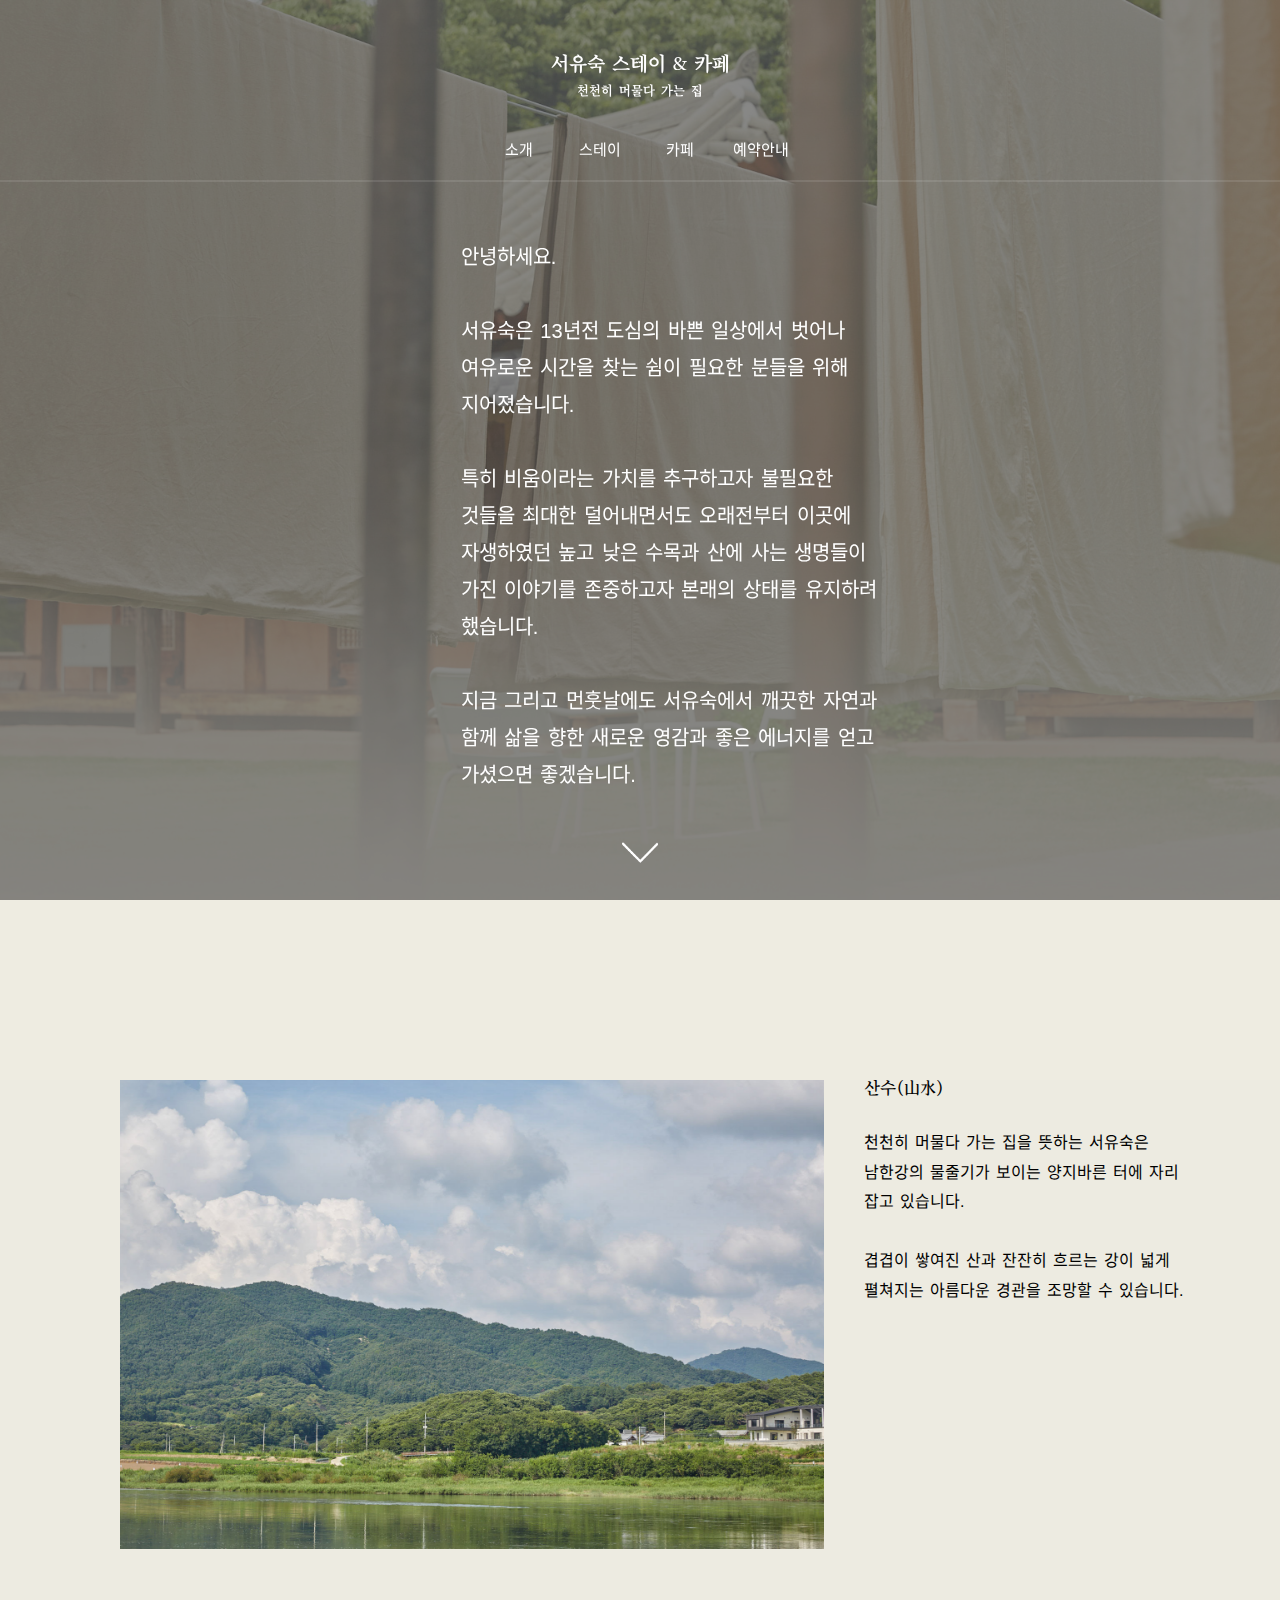
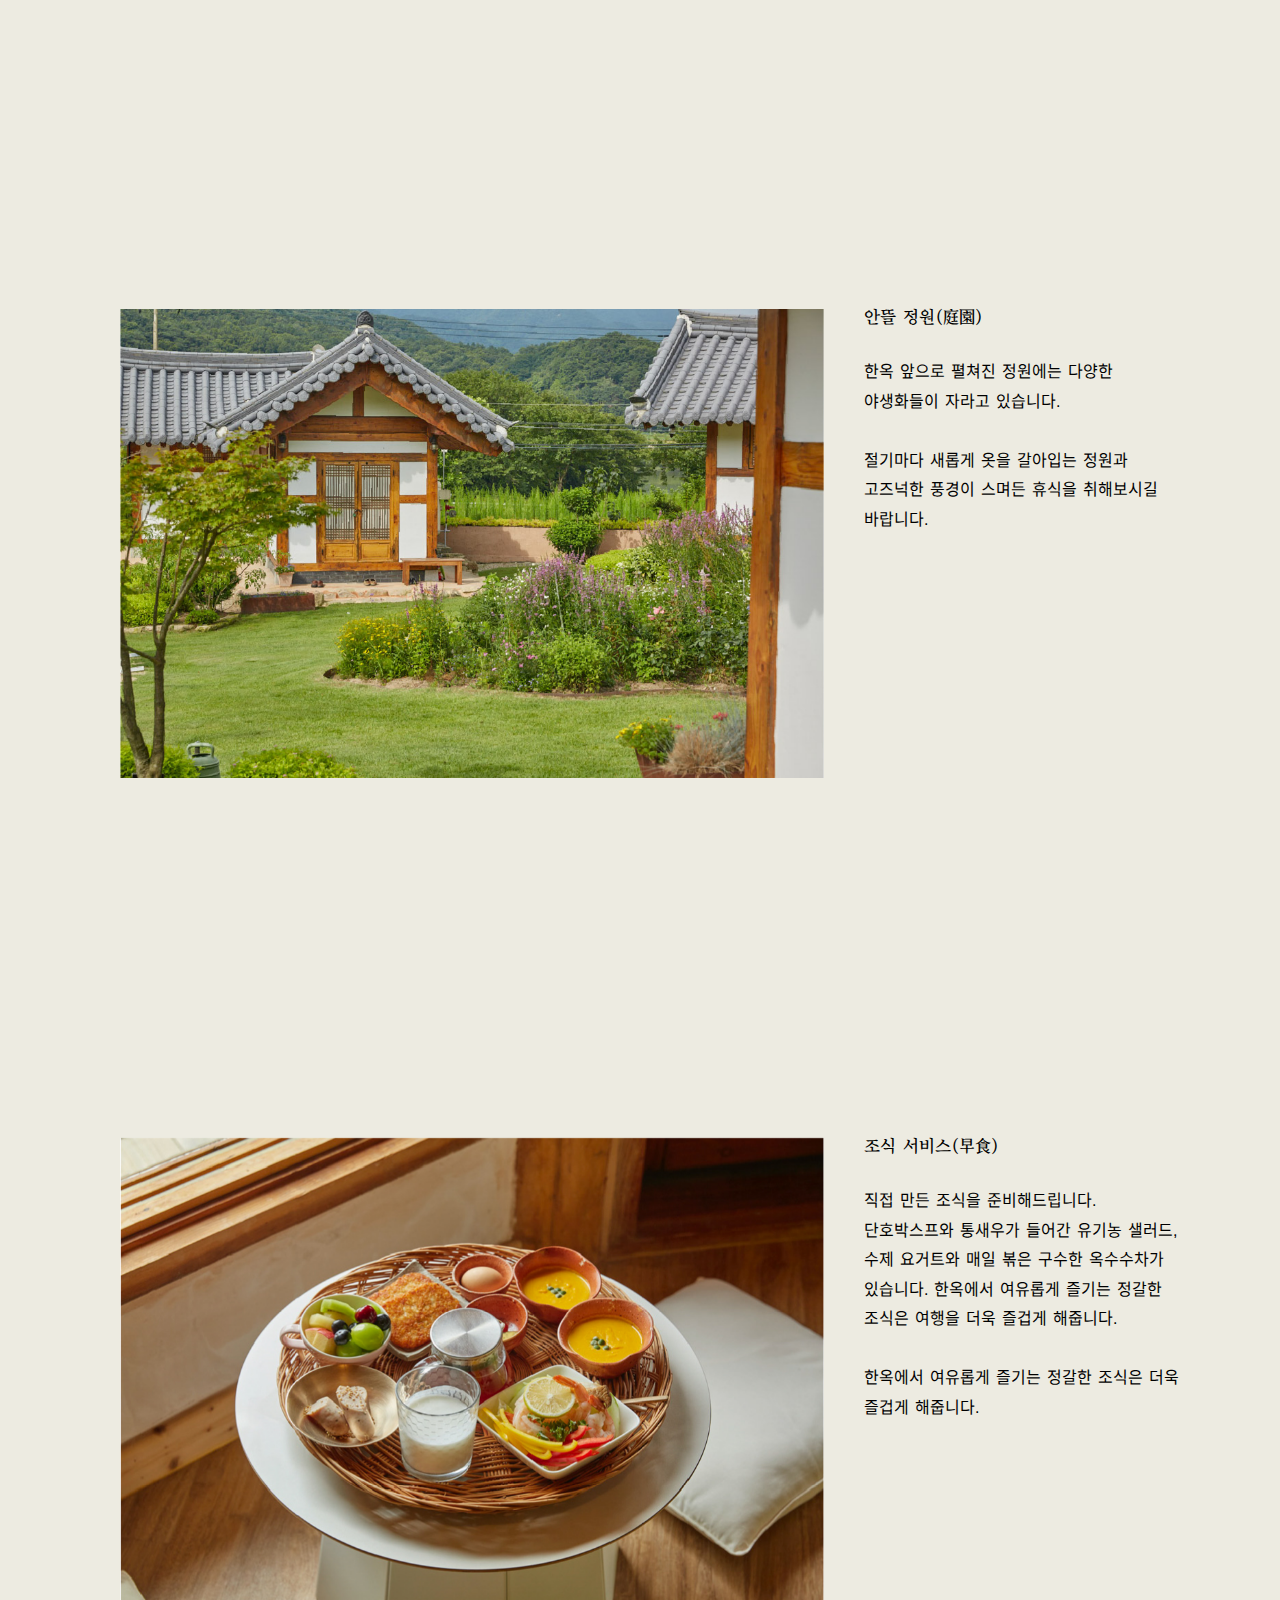
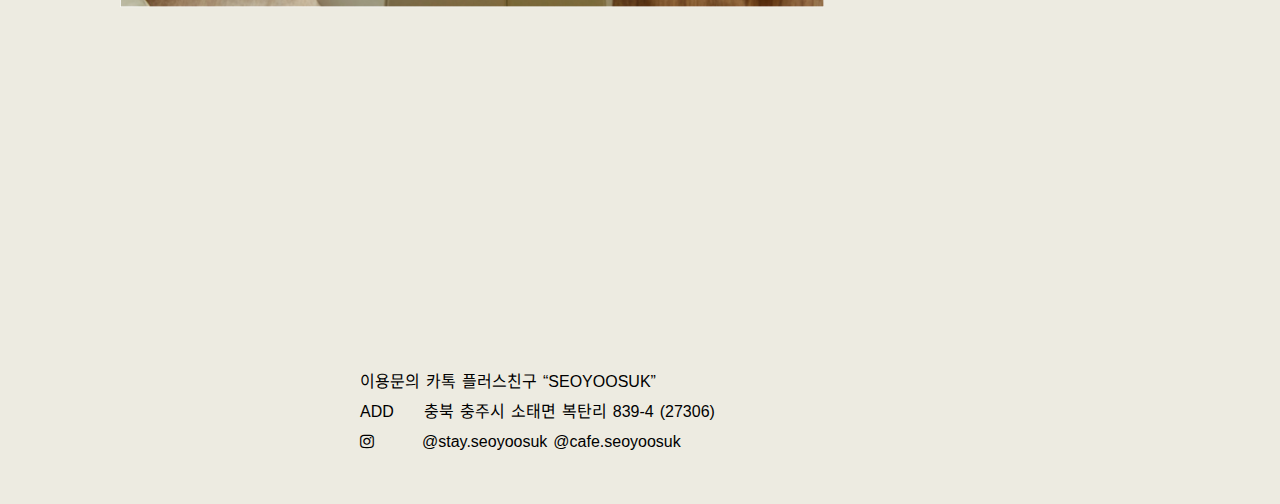
==== pages/about.html @ 1527ba43 "Add files via upload" ====
<!DOCTYPE html>
<html>
  <head>
    <meta charset="utf-8" />
    <meta
      name="viewport"
      content="user-scalable=no, initial-scale=1.0, maximum-scale=1.0, minimum-scale=1.0, width=device-width"
    />

    <title>서유숙 스테이</title>
    <meta name="description" content="서유숙 스테이 웹사이트입니다." />
    <meta name="keywords" content="한옥 스테이, 한옥, 스테이, 숙박" />
    <meta
      name="naver-site-verification"
      content="a54236c2e3aebf9ea36b2b152d5c67274bad4d48"
    />
    <meta name="robots" content="index,nofollow" />
    <meta property="og:type" content="website" />
    <meta property="og:title" content="서유숙" />
    <meta
      property="og:description"
      content="한옥 스테이 서유숙 웹사이트입니다."
    />

    <link
      rel="stylesheet"
      href="https://maxcdn.bootstrapcdn.com/font-awesome/4.7.0/css/font-awesome.min.css"
    />

    <link
      href="../styles/about.css"
      rel="stylesheet"
      type="text/css"
      media="all"
    />

    <link rel="preconnect" href="https://fonts.googleapis.com" />
    <link rel="preconnect" href="https://fonts.gstatic.com" crossorigin />
    <link
      href="https://fonts.googleapis.com/css2?family=Cookie&family=Domine:wght@500&family=Spectral:wght@500&display=swap"
      rel="stylesheet"
    />
  </head>

  <body>
    <header>
      <div class="inner">
        <div
          style="cursor: pointer"
          onclick="location.href='../index.html'"
        >
          <div class="header">서유숙 스테이 & 카페</div>
          <div class="caption">천천히 머물다 가는 집</div>
        </div>

        <div class="menuWrapper">
          <div class="menu1" onclick="location.href='./about.html'">
            소개
          </div>
          <div class="menu2" onclick="location.href='./stay.html'">
            스테이
          </div>
          <div class="menu3" onclick="location.href='./cafe.html'">
            카페
          </div>
          <div class="menu4" onclick="location.href='./resv.html'">
            예약안내
          </div>
        </div>
      </div>
    </header>
    <div class="linefixed"></div>

    <div class="container">
      <img src="../images/about/about1-4.jpg" class="image" />
      <div class="middle">
        <p class="about">
          안녕하세요.<br /><br />
          서유숙은 13년전 도심의 바쁜 일상에서 벗어나 여유로운
          시간을 찾는 쉼이 필요한 분들을 위해 지어졌습니다.
          <br /><br />특히 비움이라는 가치를 추구하고자 불필요한 것들을
          최대한 덜어내면서도 오래전부터 이곳에 자생하였던 높고 낮은 수목과
          산에 사는 생명들이 가진 이야기를 존중하고자 본래의 상태를
          유지하려 했습니다. <br /><br />지금 그리고 먼훗날에도 서유숙에서
          깨끗한 자연과 함께 삶을 향한 새로운 영감과 좋은 에너지를 얻고
          가셨으면 좋겠습니다.
        </p>
      </div>
    </div>

    <span class="scrollMap"><img src="../images/arrow-w.png" /></span>

    <nav>
      <div class="sticky"></div>
    </nav>

    <p class="titleA">산수(山水)</p>
    <p class="summaryA">
      천천히 머물다 가는 집을 뜻하는 서유숙은 남한강의 물줄기가 보이는
      양지바른 터에 자리 잡고 있습니다.
      <br /><br />
      겹겹이 쌓여진 산과 잔잔히 흐르는 강이 넓게 펼쳐지는 아름다운 경관을
      조망할 수 있습니다.
    </p>

    <img src="../images/about/about2.jpg" class="imgA" />
    <p class="titleA">안뜰 정원(庭園)</p>
    <p class="summaryA">
      한옥 앞으로 펼쳐진 정원에는 다양한 야생화들이 자라고 있습니다.
      <br /><br />
      절기마다 새롭게 옷을 갈아입는 정원과 고즈넉한 풍경이 스며든 휴식을 취해보시길 바랍니다.
    </p>

    <img src="../images/about/about3.jpg" class="imgA" />
    <p class="titleA">조식 서비스(早食)</p>
    <p class="summaryA">
      직접 만든 조식을 준비해드립니다. 단호박스프와 통새우가 들어간 유기농 샐러드, 수제 요거트와 매일 볶은 구수한 옥수수차가 있습니다. 한옥에서 여유롭게 즐기는 정갈한 조식은 여행을 더욱 즐겁게 해줍니다.
      <br /><br />
      한옥에서 여유롭게 즐기는 정갈한 조식은 더욱 즐겁게 해줍니다.
    </p>

    <img src="../images/about/about4.jpg" class="imgA" />

    <div class="footer">
      <p class="ftext1">
        이용문의 카톡 플러스친구 “SEOYOOSUK” <br />
        ADD&nbsp;&nbsp;&nbsp;&nbsp;&nbsp;충북 충주시 소태면 복탄리 839-4 (27306)<br /><i
          class="fa fa-instagram"
          aria-hidden="true"
        ></i>
        &nbsp;&nbsp;&nbsp;&nbsp;&nbsp;&nbsp;&nbsp;<a
          href="https://www.instagram.com/stay.seoyoosuk/"
          target="_blank"
          >@stay.seoyoosuk</a
        >
        <a
          href="https://www.instagram.com/cafe.seoyoosuk/"
          target="_blank"
        >
          @cafe.seoyoosuk</a
        >
      </p>
    </div>
    <script src="https://cdnjs.cloudflare.com/ajax/libs/jquery/3.5.1/jquery.min.js"></script>
    <script src="../scripts/jquery.min.js"></script>
    <script src="../scripts/bw.js"></script>

    <script type="text/javascript" language="JavaScript">
      var mobileKeyWords = new Array(
        "iPhone",
        "iPod",
        "BlackBerry",
        "Android",
        "Windows CE",
        "Windows CE;",
        "LG",
        "MOT",
        "SAMSUNG",
        "SonyEricsson",
        "Mobile",
        "Symbian",
        "Opera Mobi",
        "Opera Mini",
        "IEmobile"
      );

      for (var word in mobileKeyWords) {
        if (navigator.userAgent.match(mobileKeyWords[word]) != null) {
          window.location.href = "m.about.html";

          break;
        }
      }
    </script>
  </body>
</html>
---- styles/about.css ----
html,
body,
p,
ol,
ul,
li,
dl,
dt,
dd,
blockquote,
figure,
fieldset,
legend,
textarea,
pre,
iframe,
hr,
h1,
h2,
h3,
h4,
h5,
h6 {
  margin: 0;
  padding: 0;
}

h1,
h2,
h3,
h4,
h5,
h6 {
  font-size: 100%;
  font-weight: normal;
}

ul {
  list-style: none;
}

button,
input,
select,
textarea {
  margin: 0;
}

html {
  -webkit-box-sizing: border-box;
  box-sizing: border-box;
  font-size: 16px;
}

img,
video {
  height: auto;
  max-width: 100%;
}

iframe {
  border: 0;
}

table {
  border-collapse: collapse;
  border-spacing: 0;
}

td,
th {
  padding: 0;
}

td:not([align]),
th:not([align]) {
  text-align: left;
}

html {
  text-rendering: optimizeLegibility;
}

article,
aside,
figure,
footer,
header,
hgroup,
section {
  display: block;
}

code,
pre {
  font-family: monospace;
  -moz-osx-font-smoothing: auto;
  -webkit-font-smoothing: auto;
}

/* CSS setting 2021. 08. 08. */

@font-face {
  font-family: "BareunBatangOTFB-subset";
  src: local("BareunBatangOTFB-subset"), local("BareunBatangOTFB-subset");
  src: url(../fonts/BareunBatangOTFB-subset.woff) format("woff"),
    url(../fonts/BareunBatangOTFB-subset.otf) format("truetype");
}

@font-face {
  font-family: "BareunBatangOTFM-subset";
  src: local("BareunBatangOTFM-subset"), local("BareunBatangOTFM-subset");
  src: url(../fonts/BareunBatangOTFM-subset.woff) format("woff"),
    url(../fonts/BareunBatangOTFM-subset.otf) format("truetype");
}

@font-face {
  font-family: "SpoqaHanSansNeo-Regular";
  font-style: normal;
  font-weight: 400;
  src: local("SpoqaHanSansNeo-Regular"), local("SpoqaHanSansNeo-Regular");
  src: url(../fonts/SpoqaHanSansNeo-Regular.woff) format("woff"),
    url(../fonts/SpoqaHanSansNeo-Regular.otf) format("truetype");
}

@font-face {
  font-family: "SpoqaHanSansNeo-Medium";
  font-style: Bold;
  font-weight: 500;
  src: local("SpoqaHanSansNeo-Medium"), local("SpoqaHanSansNeo-Medium");
  src: url(../fonts/SpoqaHanSansNeo-Medium.woff) format("woff"),
    url(../fonts/SpoqaHanSansNeo-Medium.otf) format("truetype");
}

html,
body {
  max-width: 100%;
}

body {
  font-family: "SpoqaHanSansNeo-Regular", "Arial", sans-serif;
  word-spacing: -0.4ch;
  width: 100%;

  -webkit-text-size-adjust: 100%;

  -webkit-box-sizing: border-box;
  -moz-box-sizing: border-box;
  box-sizing: border-box;

  text-align: center;
  word-spacing: 2px;

  -ms-user-select: none;
  -moz-user-select: -moz-none;
  -webkit-user-select: none;
  -khtml-user-select: none;
  user-select: none;

  background-color: #edebe1;
}

a {
  text-decoration: none;
  color: black;
  cursor: pointer;
}
a:hover {
  text-decoration: underline;
  text-underline-position: under;
  cursor: pointer;
}

p {
  font-family: "SpoqaHanSansNeo-Regular", "Arial", sans-serif;
  line-height: 1.85;
  position: absolute;
  width: 50%;

  text-align: left;
}

header {
  color: white;
  position: fixed;

  -webkit-transition-duration: 0.4s;
  -webkit-transition-timing-function: ease;
  transition-duration: 0.4s;
  transition-timing-function: ease;

  z-index: 59;
}

header:after {
  display: block;
  width: 100%;
  border-bottom: 1px solid #000;
  content: "";
}

.inner {
  max-width: 100%;
  margin: 0 auto;
  padding: 0;
}
.header {
  font-family: "Spectral", "BareunBatangOTFB-subset", serif;
  position: fixed;
  width: 100%;

  font-size: 20px;
  text-align: center;
  line-height: 1.6;
  margin-top: 3rem;

  z-index: 50;
}

.caption {
  font-family: "BareunBatangOTFB-subset", serif;
  position: fixed;
  width: 100%;

  text-align: center;

  z-index: 50;
}

.linefixed {
  position: fixed;
  display: block;

  width: 100%;

  border: solid rgba(255, 255, 255, 0.1);
  border-width: thin;
  -webkit-background-clip: padding-box; /* for Safari */
  background-clip: padding-box; /* for IE9+, Firefox 4+, Opera, Chrome */

  margin-top: 180px;

  z-index: 1000;
  text-align: center;
}

/* sticky box */

nav {
  width: 100%;
  background-color: rgba(237, 235, 225, 0.97);
  /* border-top: 1px solid rgba(255, 255, 255, 0.1);
  border-bottom: 3px solid rgba(255, 255, 255, 0.1); */
  position: sticky;
  top: 0;
  z-index: 49;
}

nav div .sticky {
  display: flex;
  margin: 0;

  justify-content: flex-end;
}

.menuWrapper {
  position: fixed;
  font-size: 12px;

  width: 100%;

  display: grid;
  grid-template-columns: repeat(10, 3fr);
  grid-auto-columns: minmax(100px, auto);
  grid-column-gap: 16px;

  mix-blend-mode: multiply;
  align-items: start;
  z-index: 50;
}

.menu1 {
  cursor: pointer;
  grid-column: 4;
  text-align: center;

  justify-items: center;
  align-content: center;
  grid-row: 1;
  z-index: 50;

  transition: color 0.25s;
  transition-delay: 0.125s;
}

.menu2 {
  cursor: pointer;
  grid-column: 5;
  text-align: center;

  grid-row: 1;
  z-index: 50;

  transition: color 0.25s;
  transition-delay: 0.125s;
}

.menu3 {
  cursor: pointer;
  grid-column: 6;
  text-align: center;

  grid-row: 1;
  z-index: 50;

  transition: color 0.25s;
  transition-delay: 0.125s;
}

.menu4 {
  cursor: pointer;
  grid-column: 7;
  text-align: center;

  grid-row: 1;
  z-index: 50;

  transition: color 0.25s;
  transition-delay: 0.125s;
}

.menu1:hover {
  color: gray;
  text-decoration: none;
}

.menu2:hover {
  color: gray;
  text-decoration: none;
}

.menu3:hover {
  color: gray;
  text-decoration: none;
}

.menu4:hover {
  color: gray;
  text-decoration: none;
}

/* about.html */

.container {
  position: relative;
  width: 100%;
  background-color: rgba(50, 50, 50, 0.8);
}

.about {
  font-family: "Arial", "SpoqaHanSansNeo-Regular", sans-serif;
  font-weight: 300;
  position: absolute;
  word-break: keep-all;
  margin: -8rem 0rem 2rem 30vw;
  width: 45%;
  color: rgba(255, 255, 255, 1);
  font-size: 1.1rem;
  text-align: left;
  line-height: 1.85;

  z-index: 5000;
}

.scrollMap {
  width: 36px;
  position: absolute;
  display: block;

  color: white;
  top: 95%;
  left: 50%;

  transform: translate(-50%, -50%);
}

.image {
  display: block;
  width: 100%;
  height: 100vh;
  object-fit: cover;
  transition: 0.75s ease;
  backface-visibility: hidden;

  z-index: -1;
}

.imgA {
  display: block;
  margin: 0rem 0 22.5rem 7.5rem;
  width: 55%;
  height: auto;

  z-index: -1;
}
.imgA:last-child {
  margin-bottom: 1rem;
}

.titleA {
  font-family: "BareunBatangOTFM-subset", serif;
  display: block;
  margin: -0.5rem 0 30rem 67.5%;

  font-size: 1rem;
}
.summaryA {
  width: 25%;
  word-break: keep-all;
  display: block;
  margin: 3rem 0 25rem 67.5%;

  font-size: 0.9rem;
}

summary {
  cursor: pointer;
}

details > summary {
  list-style: none;
}

details > summary::-webkit-details-marker {
  display: none;
}

p.ftext1 {
  width: 75%;
  left: 5.5em;
  transform: translate(-3em);
  padding-bottom: 48px;
  grid-column: 1;
}
.fa-instagram {
  font-size: 16px;
}

body {
  animation: fadein 1000ms ease-out;
  -moz-animation: fadein 1000ms ease-out; /* Firefox */
  -webkit-animation: fadein 1000ms ease-out; /* Safari and  Chrome */
  -o-animation: fadein 1000ms ease-out; /* Opera */
}
@keyframes fadein {
  from {
    opacity: 0;
  }
  to {
    opacity: 0.9;
  }
}
@-moz-keyframes fadein {
  /* Firefox */
  from {
    opacity: 0;
  }
  to {
    opacity: 0.9;
  }
}
@-webkit-keyframes fadein {
  /* Safari and Chrome */
  from {
    opacity: 0;
  }
  to {
    opacity: 0.9;
  }
}
@-o-keyframes fadein {
  /* Opera */
  from {
    opacity: 0;
  }
  to {
    opacity: 0.9;
  }
}

/* ************************* media Q */

@media all and (min-width: 300px) {
  .header {
    font-size: 18px;
    margin-top: 1.5rem;
  }

  .caption {
    font-size: 0.7rem;
    margin-top: 52.5px;
  }

  .menuWrapper {
    font-size: 0.85rem;
    grid-column-gap: 0px;
    grid-template-columns: repeat(4, 3fr);
    justify-content: space-evenly;

    margin-top: 110px;
  }

  .menu1 {
    grid-column: 1;
  }
  .menu2 {
    grid-column: 2;
  }
  .menu3 {
    grid-column: 3;
  }
  .menu4 {
    grid-column: 4;
  }

  .middle {
    width: 100%;
    opacity: 1;
    position: absolute;
    top: 50%;
    left: 50%;
    transform: translate(-50%, -50%);
    -ms-transform: translate(-50%, -50%);
    text-align: center;
  }

  .container .image {
    opacity: 0.3;
  }

  .about {
    margin: -10rem 0rem 2rem 9vw;
    font-size: 0.9rem;
    width: 75%;
  }

  .linefixed {
    margin-top: 150px;
  }

  nav {
    height: 150px;
  }

  .imgA {
    display: block;
    margin: -5rem 0 24.5rem 0rem;
    width: 100%;
    height: 50vh;
    object-fit: cover;
  }

  .titleA {
    font-family: "BareunBatangOTFM-subset", serif;
    display: block;
    margin: 21.5rem 0 0 2rem;

    font-size: 1.1rem;
  }
  .summaryA {
    width: 65%;
    word-break: keep-all;
    display: block;
    margin: 24.75rem 0 0 2rem;

    font-size: 0.9rem;
  }

  .ftext1 {
    margin: 0 auto;
    width: 100%;
    font-size: 0.75rem;
  }
}

@media all and (min-width: 768px) {
  .middle {
    width: 100%;
    transition: 0.35s ease;
    opacity: 0;
    position: absolute;
    top: 55%;
    left: 50%;
    transform: translate(-50%, -50%);
    -ms-transform: translate(-50%, -50%);
    text-align: center;
  }

  .container .image {
    opacity: 1;
  }

  .container:hover .image {
    opacity: 0.3;
  }

  .container:hover .middle {
    opacity: 1;
  }
}

@media all and (min-width: 1004px) {
  .header {
    font-size: 20px;
    margin-top: 3rem;
  }

  .caption {
    font-size: 0.8125rem;
    margin-top: 84px;
  }

  .menuWrapper {
    font-size: 15px;
    grid-column-gap: 8px;
    grid-template-columns: repeat(16, 3fr);

    margin-top: 140px;
  }

  .menu1 {
    grid-column: 7;
  }
  .menu2 {
    grid-column: 8;
  }
  .menu3 {
    grid-column: 9;
  }
  .menu4 {
    grid-column: 10;
  }

  .about {
    margin: -16rem 0rem 2rem 36vw;
    font-size: 1.25rem;
    width: 33%;
  }

  .linefixed {
    margin-top: 180px;
  }

  nav {
    height: 180px;
  }

  .imgA {
    display: block;
    margin: 0rem 0 22.5rem 7.5rem;
    width: 55%;
    height: auto;

    opacity: 1;
    backface-visibility: hidden;
  }
  .imgA:last-child {
    margin-bottom: 1rem;
  }

  .titleA {
    font-family: "BareunBatangOTFM-subset", serif;
    display: block;
    margin: -0.5rem 0 30rem 67.5%;

    font-size: 1.1rem;
  }
  .summaryA {
    width: 25%;
    word-break: keep-all;
    display: block;
    margin: 3rem 0 25rem 67.5%;

    font-size: 1rem;
  }

  .ftext1 {
    text-align: left;
    margin: 0 0 64px 320px;
    padding-bottom: 64px;
    font-size: 1rem;
  }
}
@media all and (min-width: 1300px) {
  .about {
    margin: -16rem 0rem 2rem 36vw;
    font-size: 1.25rem;
    width: 33%;
  }
}
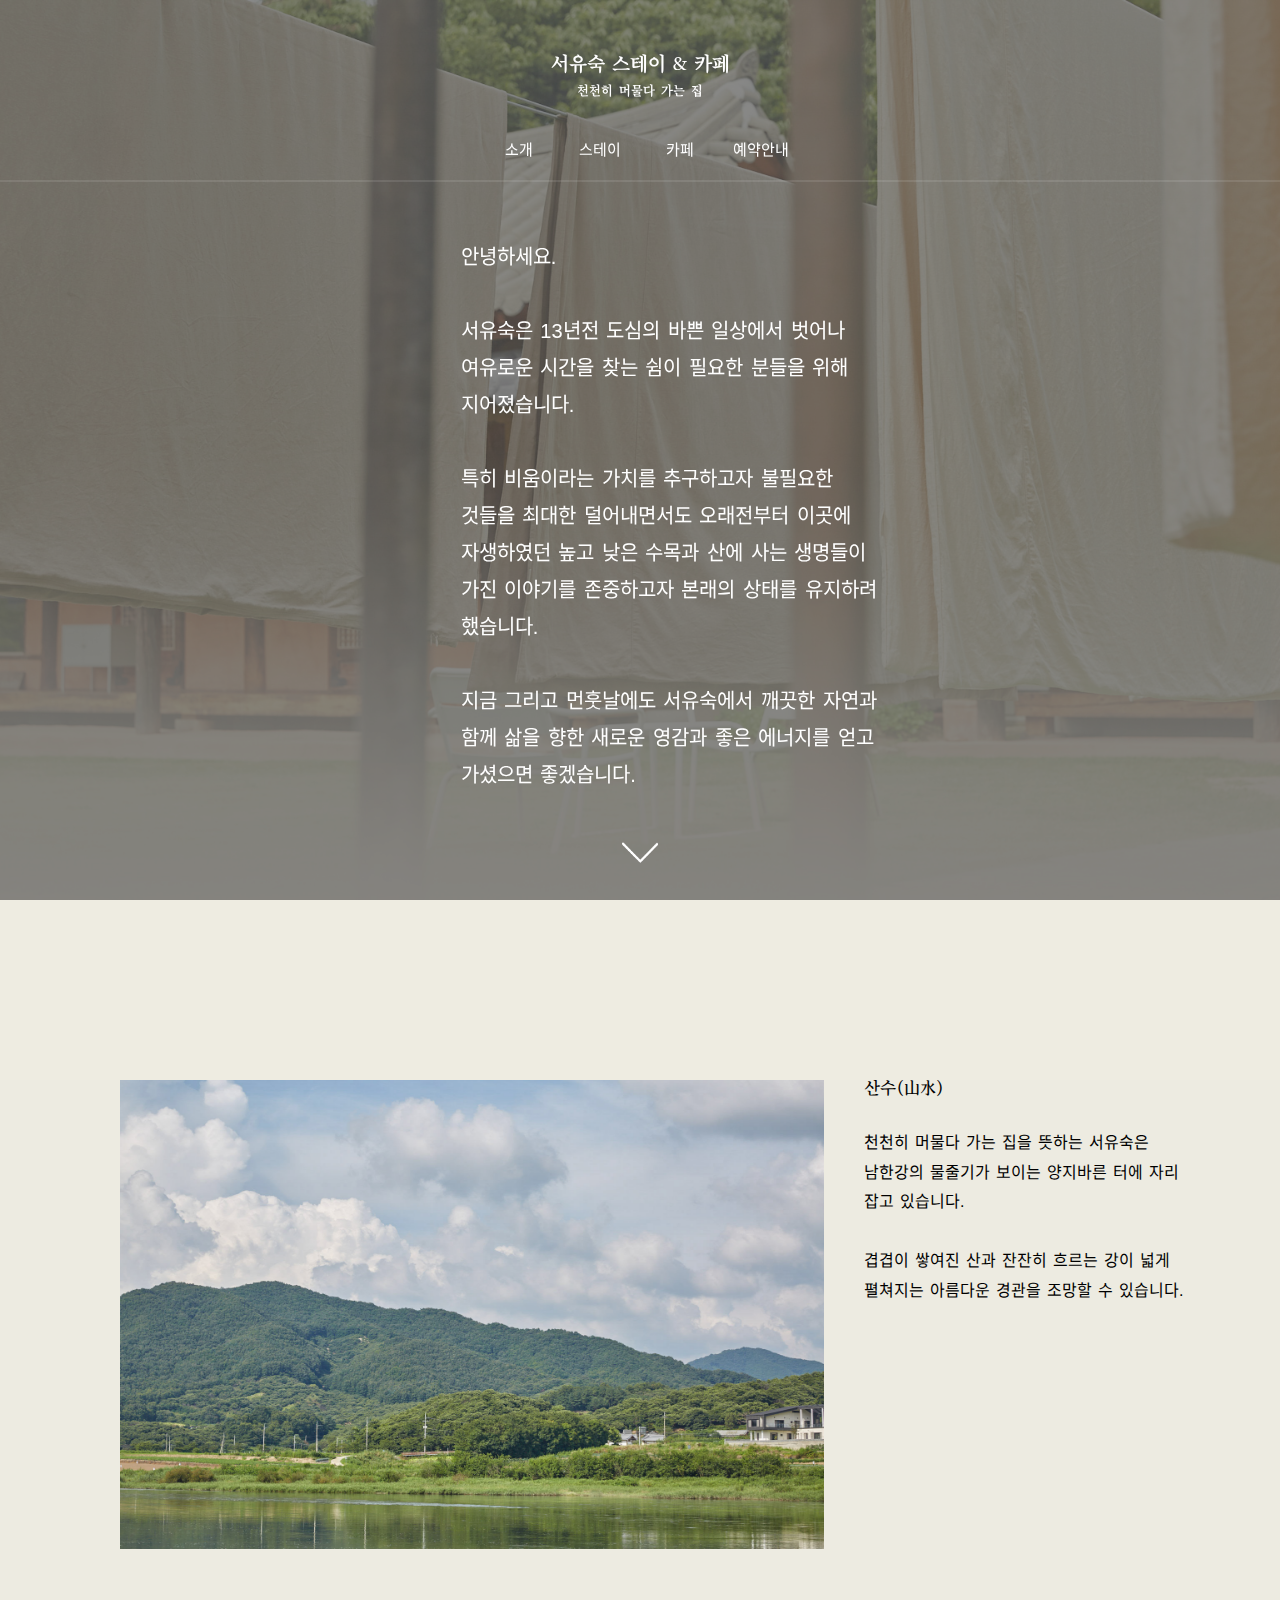
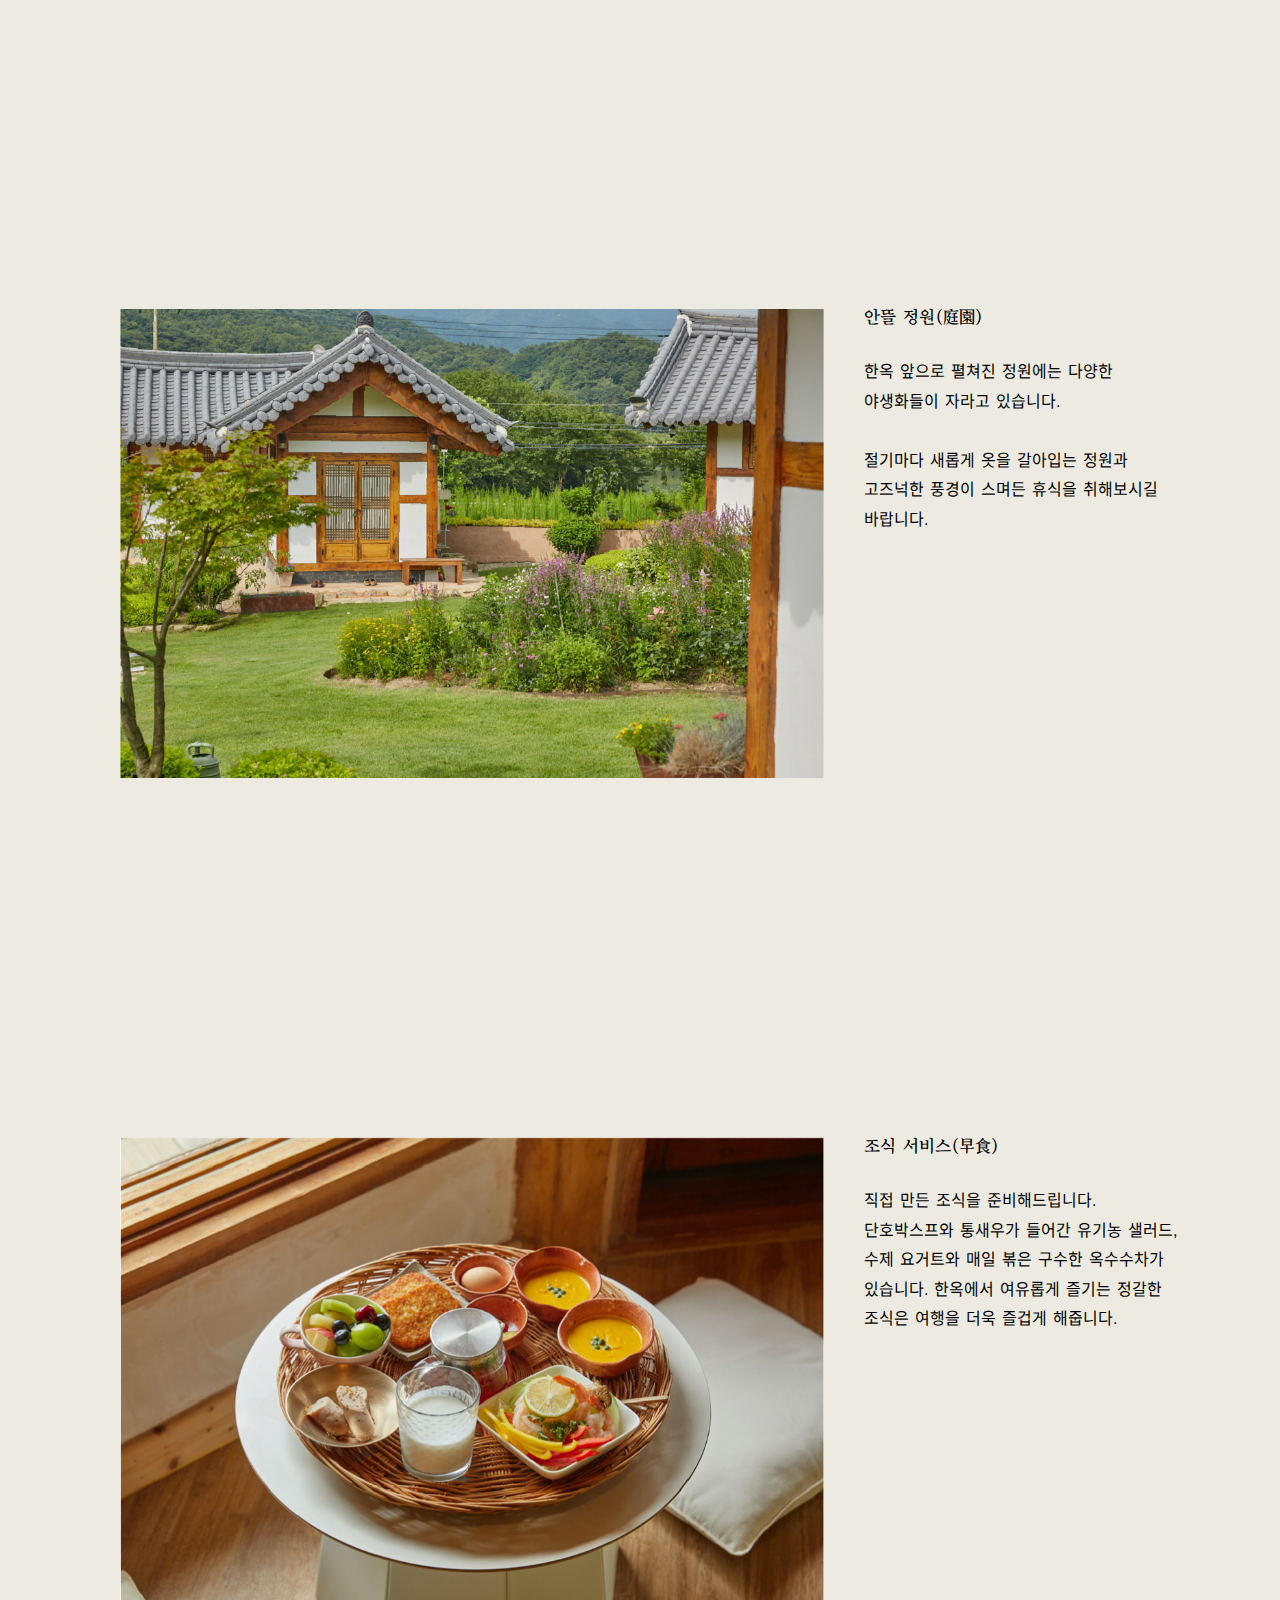
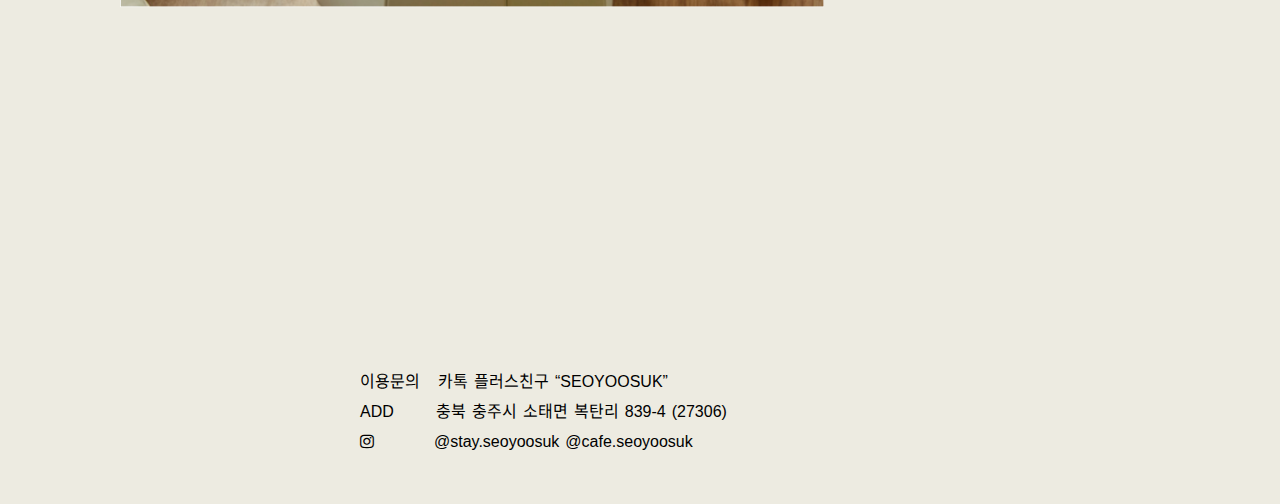
==== commit 3487e4c6: "Add files via upload" ====
--- a/pages/about.html
+++ b/pages/about.html
@@ -115,20 +115,18 @@
     <p class="titleA">조식 서비스(早食)</p>
     <p class="summaryA">
       직접 만든 조식을 준비해드립니다. 단호박스프와 통새우가 들어간 유기농 샐러드, 수제 요거트와 매일 볶은 구수한 옥수수차가 있습니다. 한옥에서 여유롭게 즐기는 정갈한 조식은 여행을 더욱 즐겁게 해줍니다.
-      <br /><br />
-      한옥에서 여유롭게 즐기는 정갈한 조식은 더욱 즐겁게 해줍니다.
     </p>
 
     <img src="../images/about/about4.jpg" class="imgA" />
 
     <div class="footer">
       <p class="ftext1">
-        이용문의 카톡 플러스친구 “SEOYOOSUK” <br />
-        ADD&nbsp;&nbsp;&nbsp;&nbsp;&nbsp;충북 충주시 소태면 복탄리 839-4 (27306)<br /><i
+        이용문의 &nbsp;&nbsp;카톡 플러스친구 <a href="http://pf.kakao.com/_WtPgK">“SEOYOOSUK”</a> <br />
+        ADD&nbsp;&nbsp;&nbsp;&nbsp;&nbsp;&nbsp;&nbsp;충북 충주시 소태면 복탄리 839-4 (27306)<br /><i
           class="fa fa-instagram"
           aria-hidden="true"
         ></i>
-        &nbsp;&nbsp;&nbsp;&nbsp;&nbsp;&nbsp;&nbsp;<a
+        &nbsp;&nbsp;&nbsp;&nbsp;&nbsp;&nbsp;&nbsp;&nbsp;&nbsp;<a
           href="https://www.instagram.com/stay.seoyoosuk/"
           target="_blank"
           >@stay.seoyoosuk</a
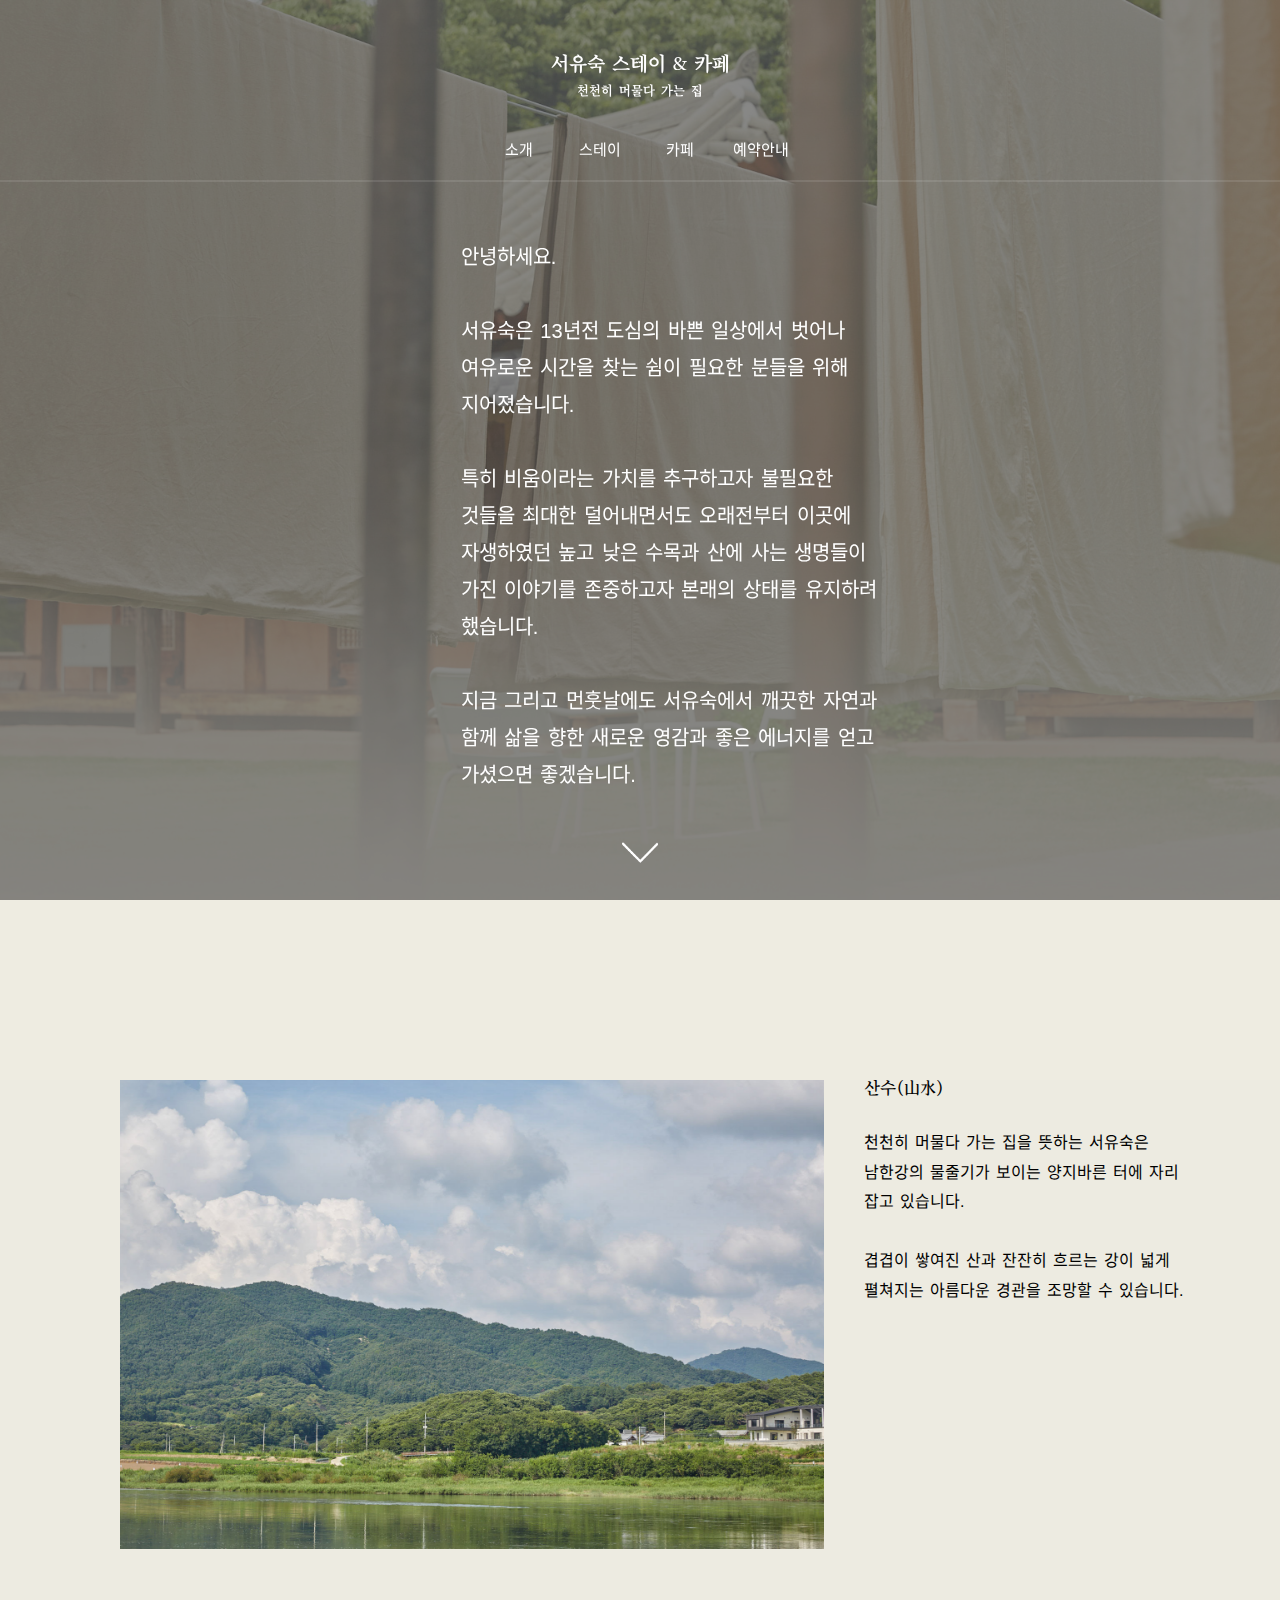
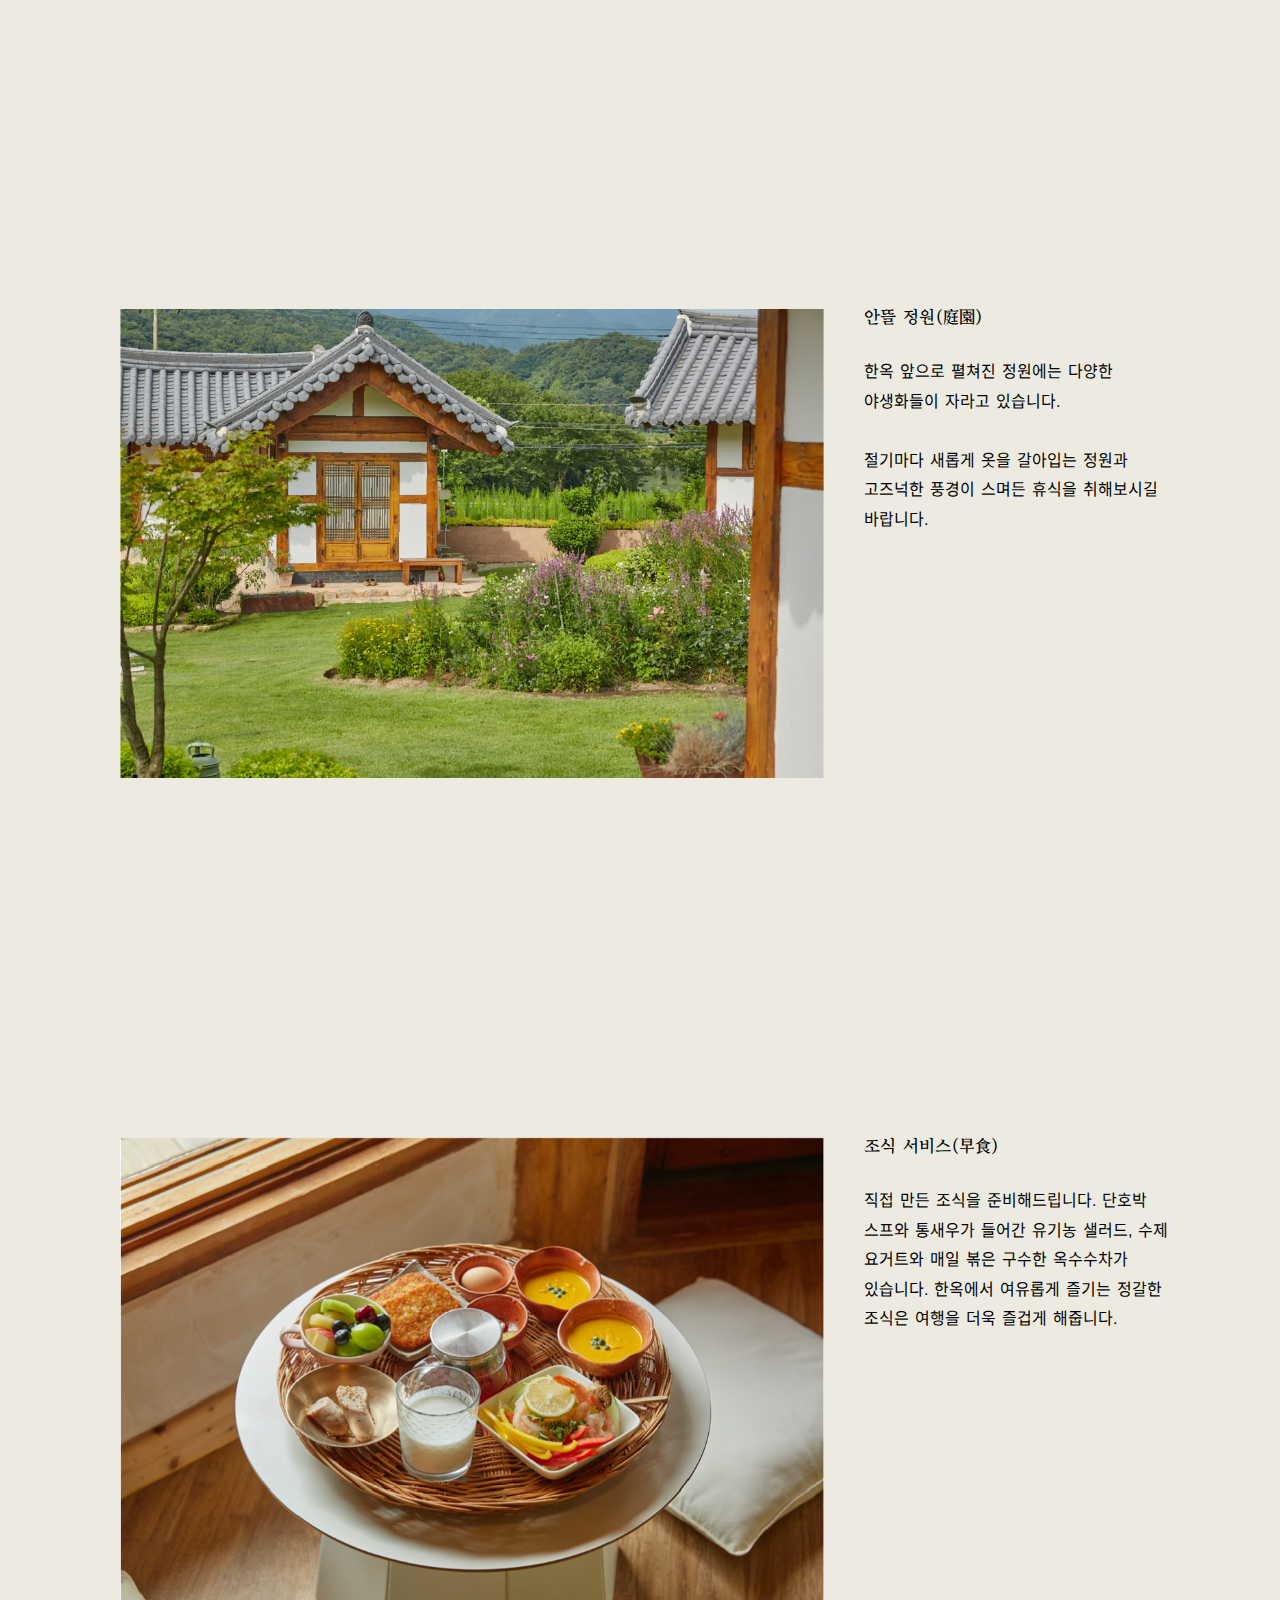
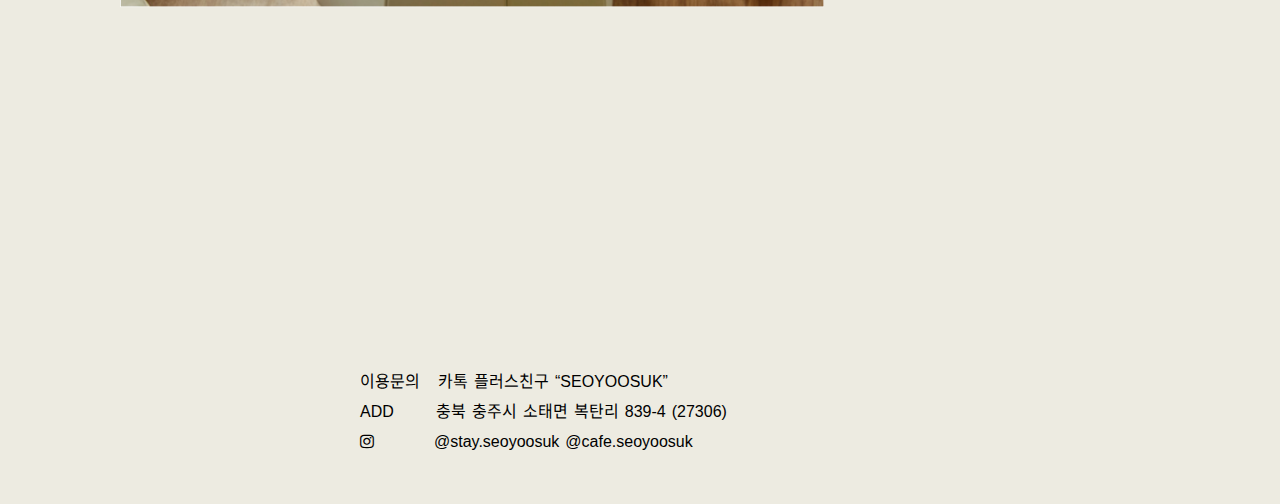
==== commit d7b908a4: "Add files via upload" ====
--- a/pages/about.html
+++ b/pages/about.html
@@ -76,8 +76,8 @@
       <div class="middle">
         <p class="about">
           안녕하세요.<br /><br />
-          서유숙은 13년전 도심의 바쁜 일상에서 벗어나 여유로운
-          시간을 찾는 쉼이 필요한 분들을 위해 지어졌습니다.
+          서유숙은 13년전 도심의 바쁜 일상에서 벗어나 여유로운 시간을 찾는
+          쉼이 필요한 분들을 위해 지어졌습니다.
           <br /><br />특히 비움이라는 가치를 추구하고자 불필요한 것들을
           최대한 덜어내면서도 오래전부터 이곳에 자생하였던 높고 낮은 수목과
           산에 사는 생명들이 가진 이야기를 존중하고자 본래의 상태를
@@ -108,21 +108,26 @@
     <p class="summaryA">
       한옥 앞으로 펼쳐진 정원에는 다양한 야생화들이 자라고 있습니다.
       <br /><br />
-      절기마다 새롭게 옷을 갈아입는 정원과 고즈넉한 풍경이 스며든 휴식을 취해보시길 바랍니다.
+      절기마다 새롭게 옷을 갈아입는 정원과 고즈넉한 풍경이 스며든 휴식을
+      취해보시길 바랍니다.
     </p>
 
     <img src="../images/about/about3.jpg" class="imgA" />
     <p class="titleA">조식 서비스(早食)</p>
     <p class="summaryA">
-      직접 만든 조식을 준비해드립니다. 단호박스프와 통새우가 들어간 유기농 샐러드, 수제 요거트와 매일 볶은 구수한 옥수수차가 있습니다. 한옥에서 여유롭게 즐기는 정갈한 조식은 여행을 더욱 즐겁게 해줍니다.
+      직접 만든 조식을 준비해드립니다. 단호박 스프와 통새우가 들어간 유기농
+      샐러드, 수제 요거트와 매일 볶은 구수한 옥수수차가 있습니다. 한옥에서
+      여유롭게 즐기는 정갈한 조식은 여행을 더욱 즐겁게 해줍니다.
     </p>
 
     <img src="../images/about/about4.jpg" class="imgA" />
 
     <div class="footer">
       <p class="ftext1">
-        이용문의 &nbsp;&nbsp;카톡 플러스친구 <a href="http://pf.kakao.com/_WtPgK">“SEOYOOSUK”</a> <br />
-        ADD&nbsp;&nbsp;&nbsp;&nbsp;&nbsp;&nbsp;&nbsp;충북 충주시 소태면 복탄리 839-4 (27306)<br /><i
+        이용문의 &nbsp;&nbsp;카톡 플러스친구
+        <a href="http://pf.kakao.com/_WtPgK">“SEOYOOSUK”</a> <br />
+        ADD&nbsp;&nbsp;&nbsp;&nbsp;&nbsp;&nbsp;&nbsp;충북 충주시 소태면
+        복탄리 839-4 (27306)<br /><i
           class="fa fa-instagram"
           aria-hidden="true"
         ></i>
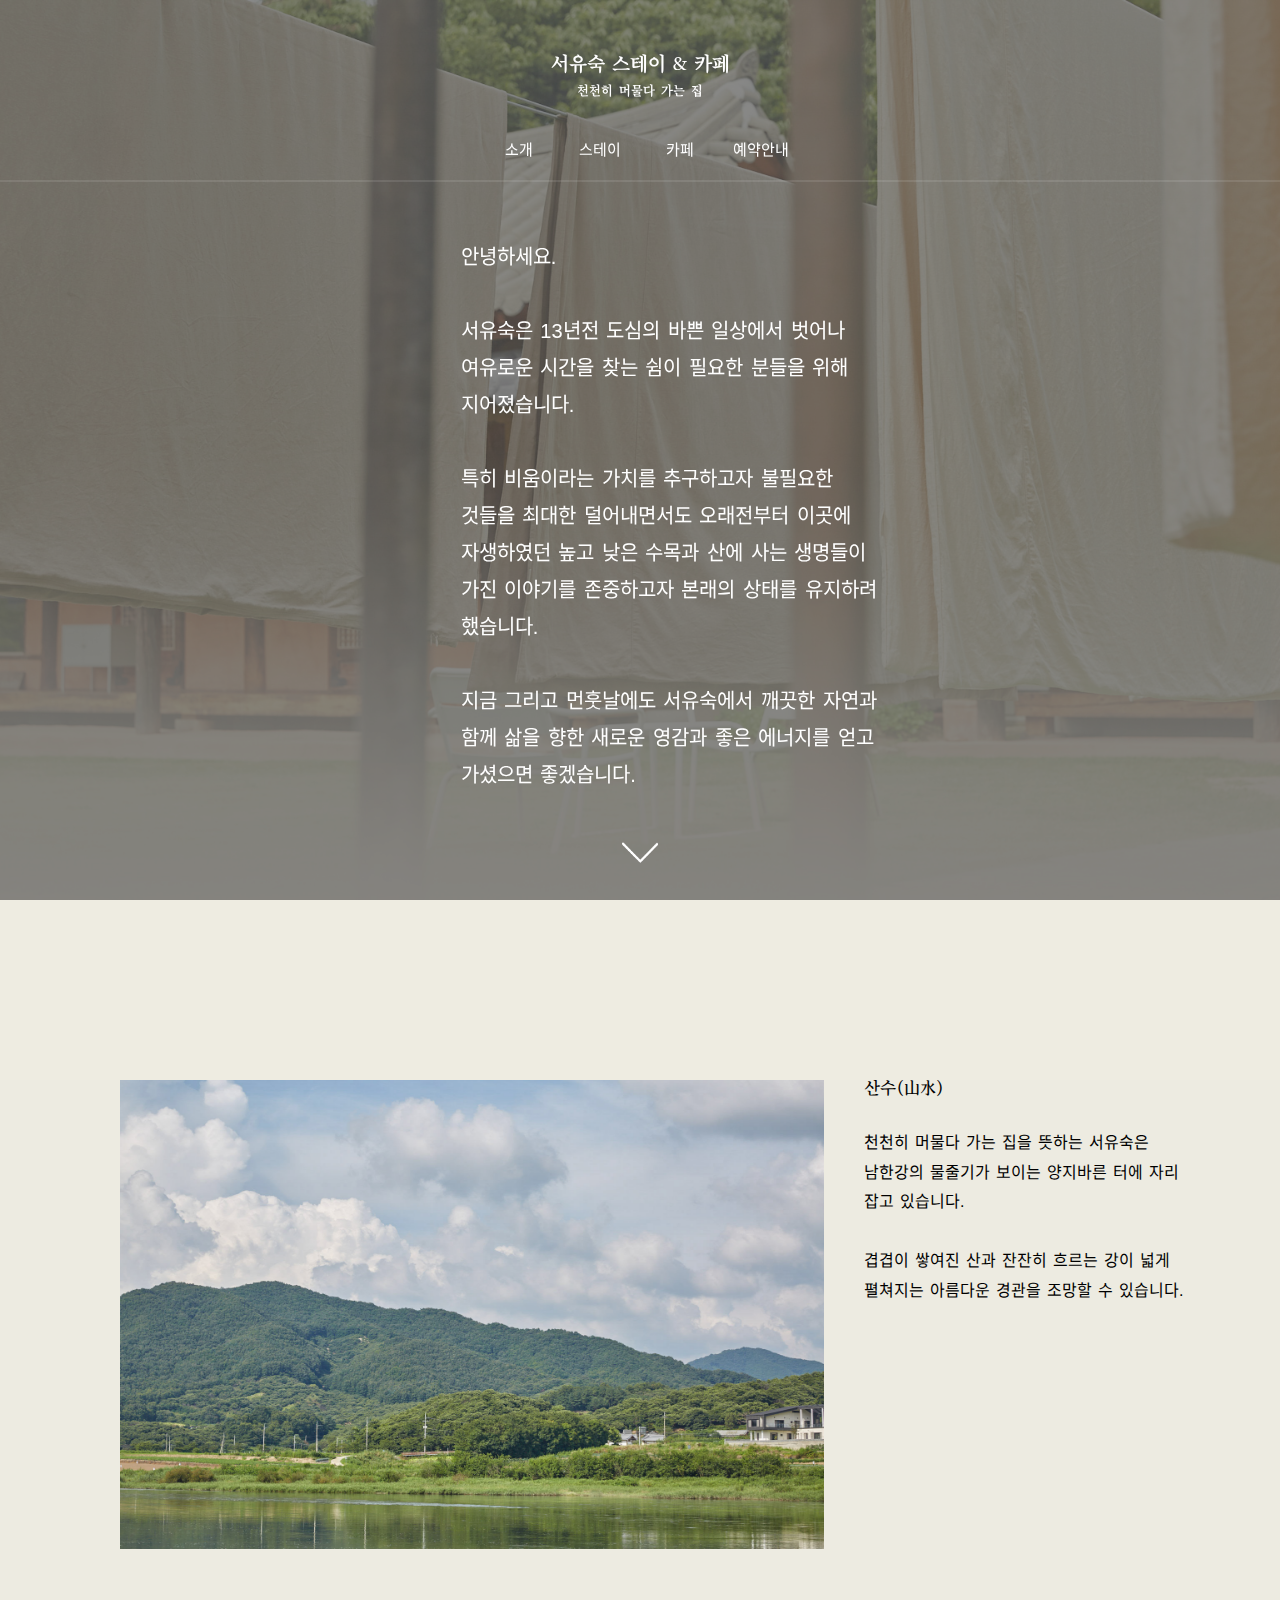
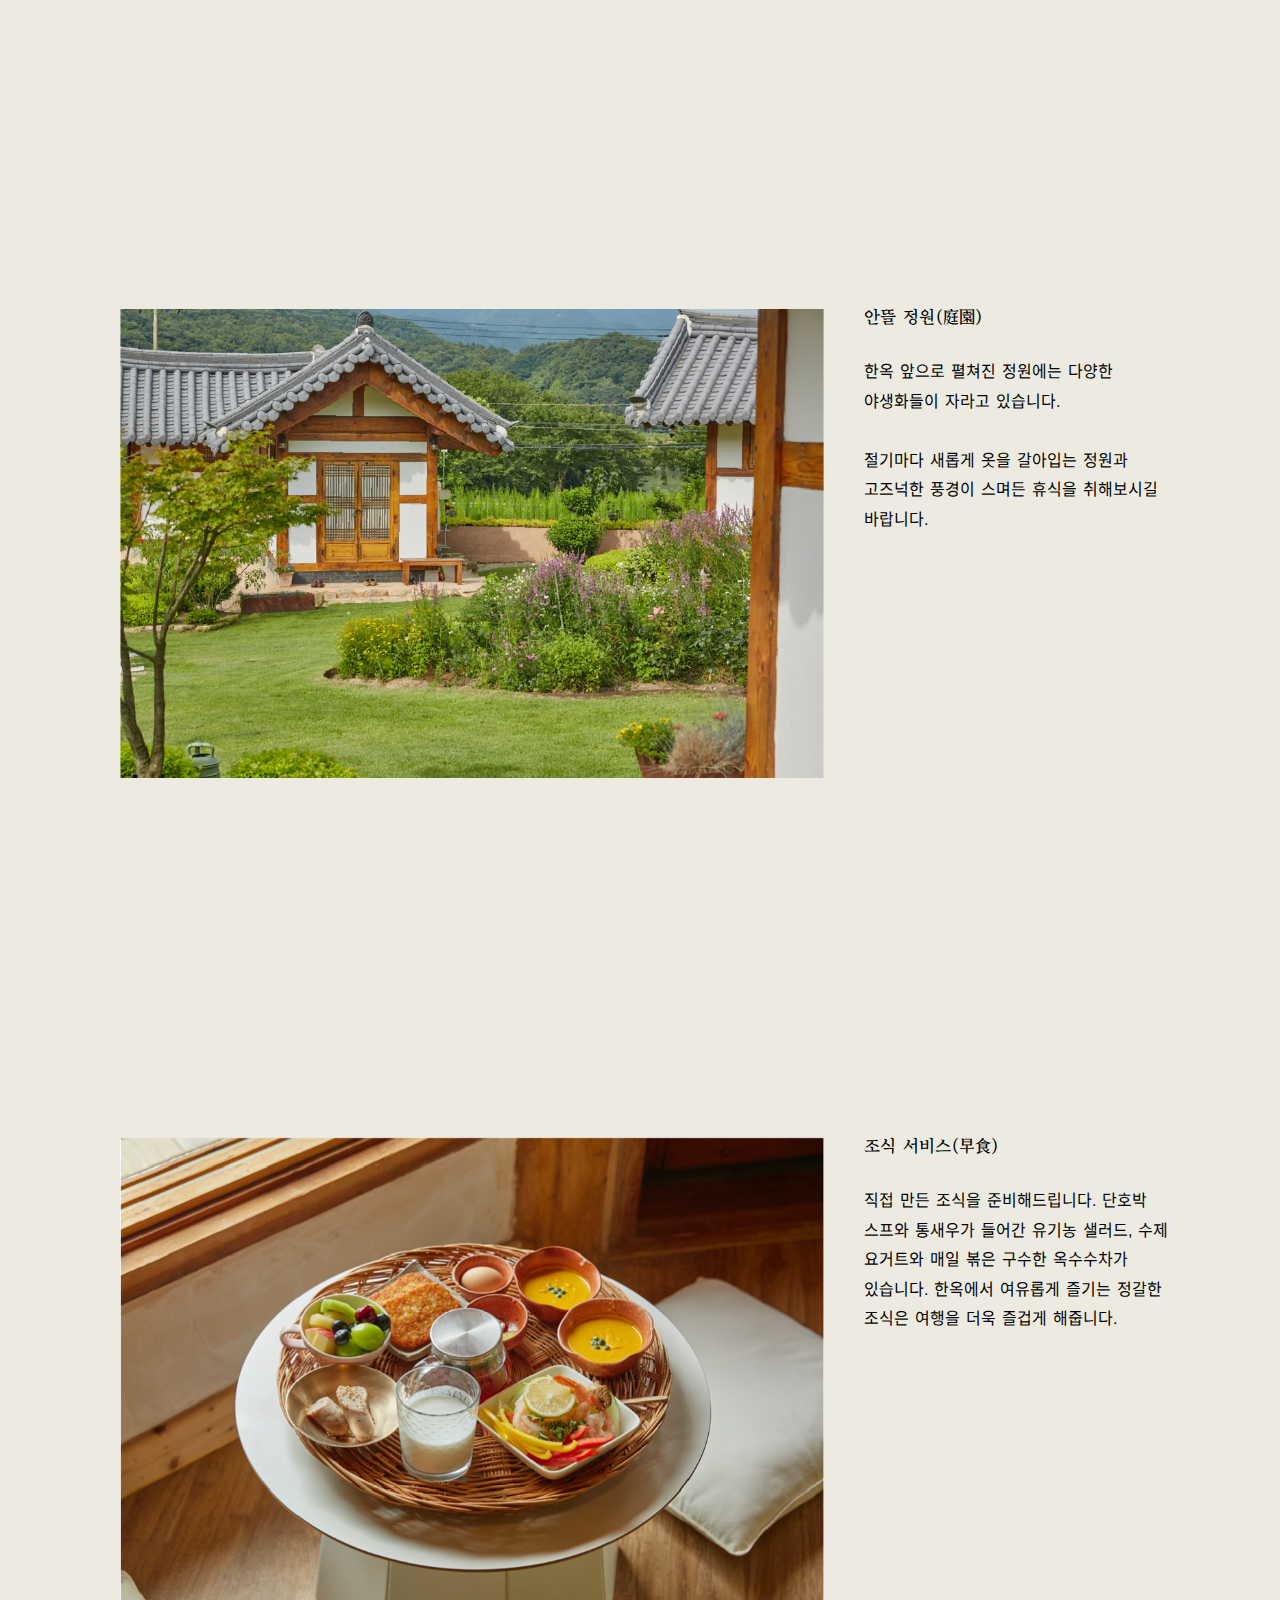
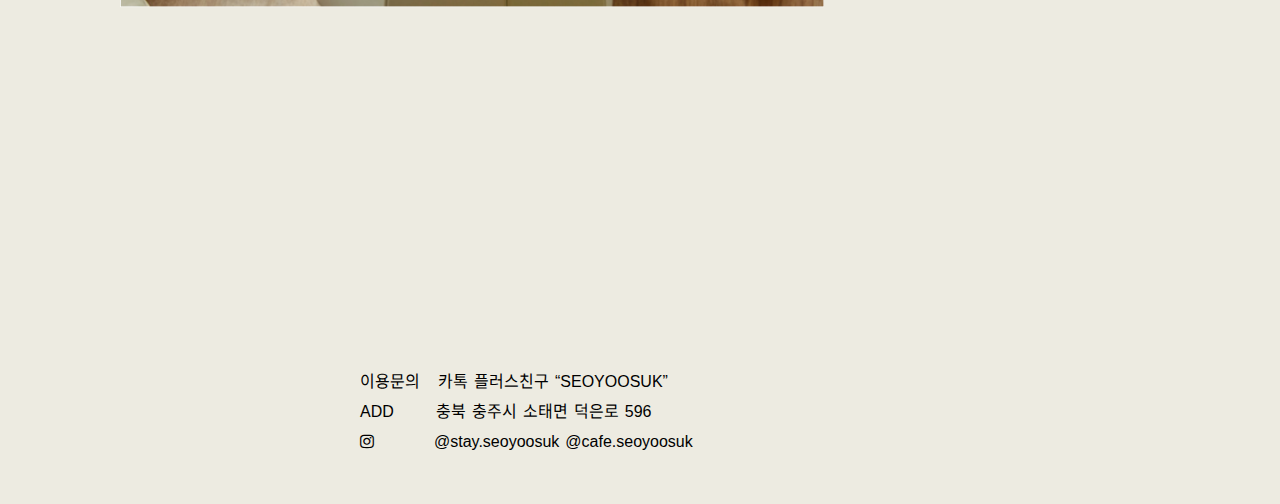
==== commit 5cc7b952: "Add files via upload" ====
--- a/pages/about.html
+++ b/pages/about.html
@@ -126,8 +126,7 @@
       <p class="ftext1">
         이용문의 &nbsp;&nbsp;카톡 플러스친구
         <a href="http://pf.kakao.com/_WtPgK">“SEOYOOSUK”</a> <br />
-        ADD&nbsp;&nbsp;&nbsp;&nbsp;&nbsp;&nbsp;&nbsp;충북 충주시 소태면
-        복탄리 839-4 (27306)<br /><i
+        ADD&nbsp;&nbsp;&nbsp;&nbsp;&nbsp;&nbsp;&nbsp;충북 충주시 소태면 덕은로 596<br /><i
           class="fa fa-instagram"
           aria-hidden="true"
         ></i>
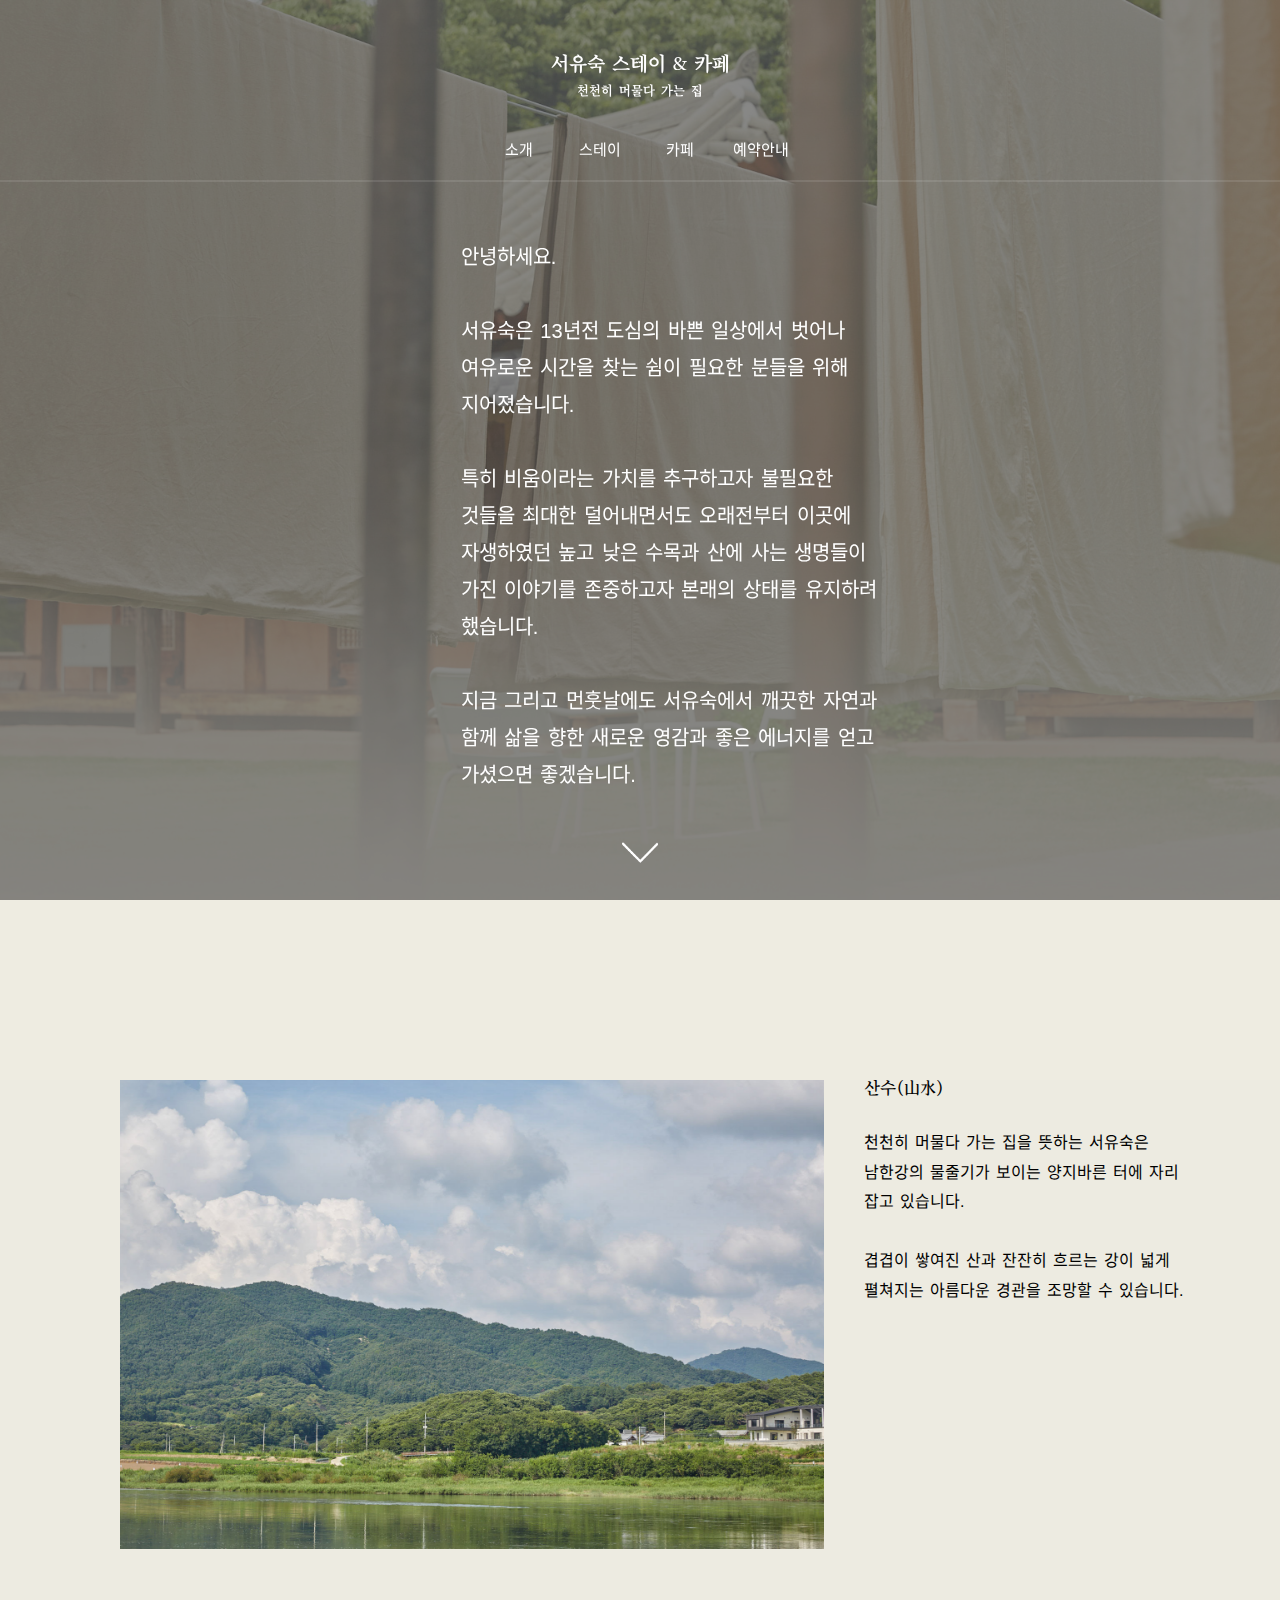
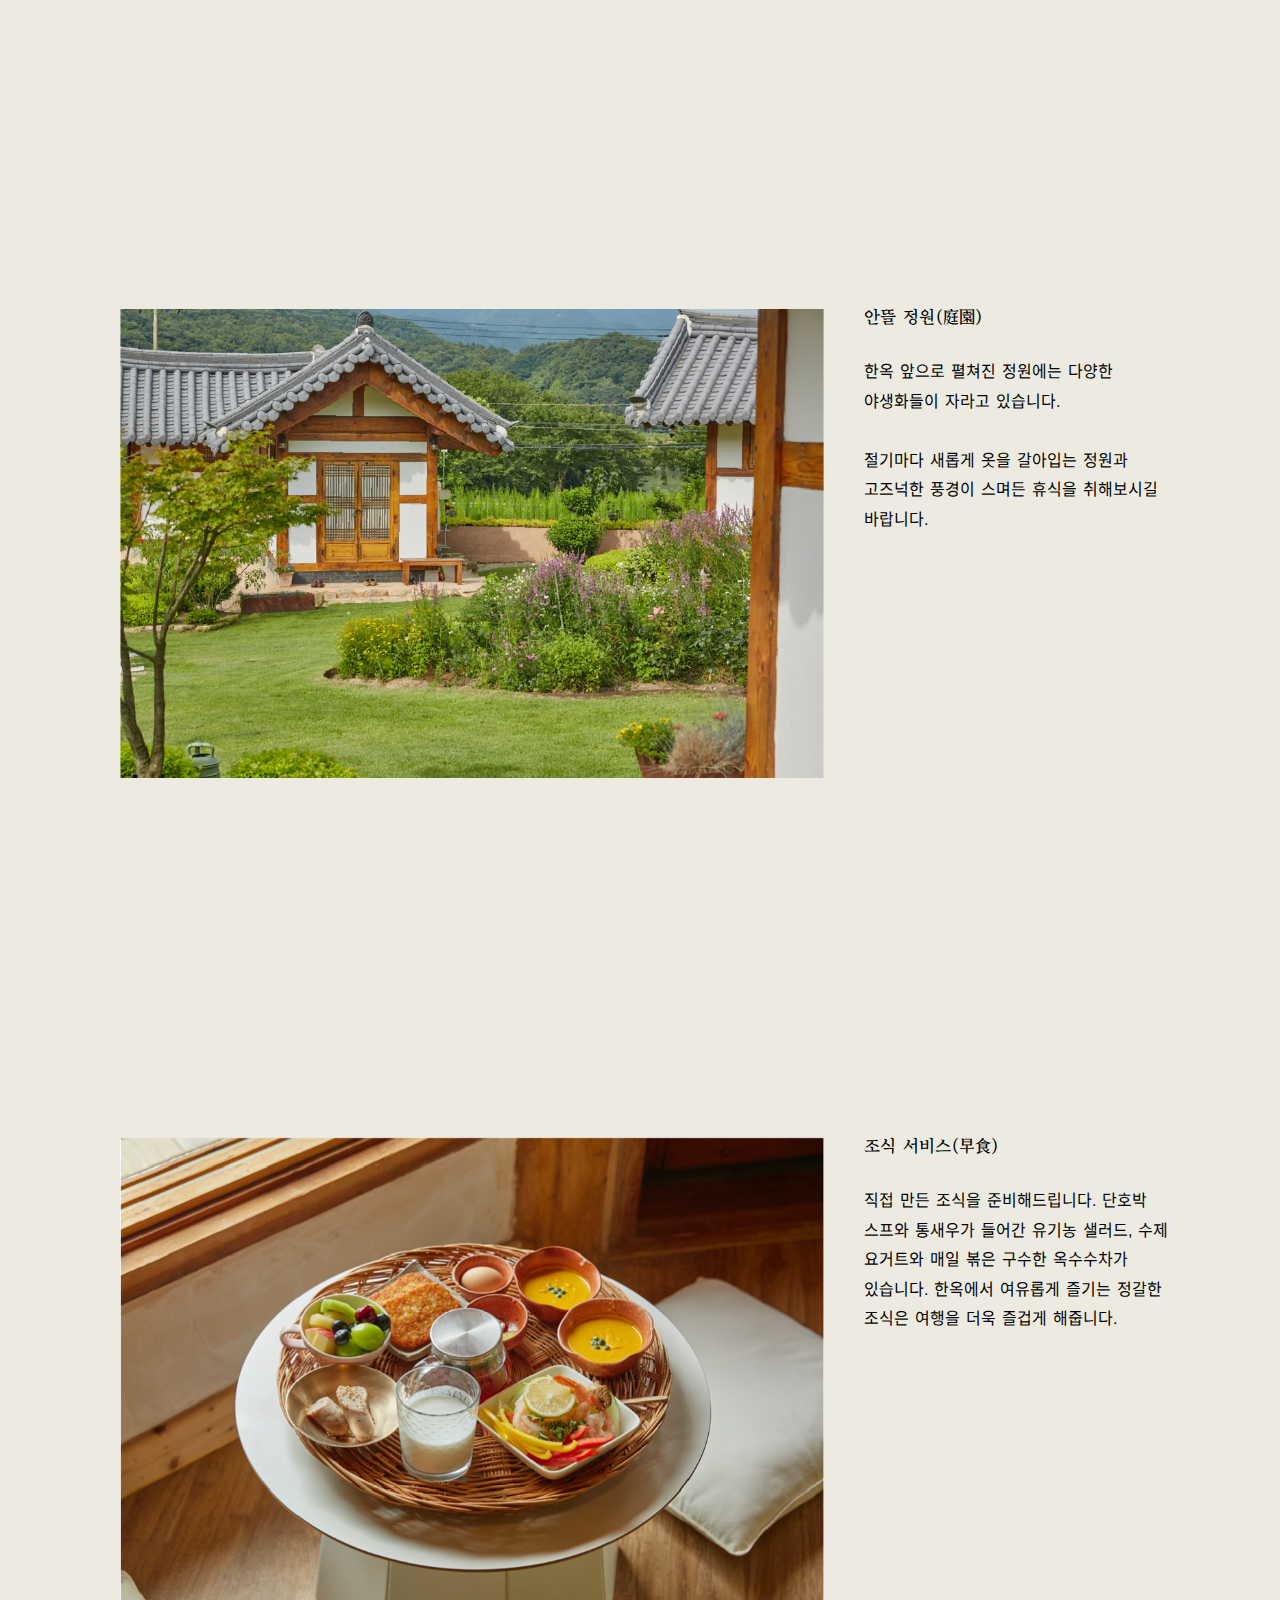
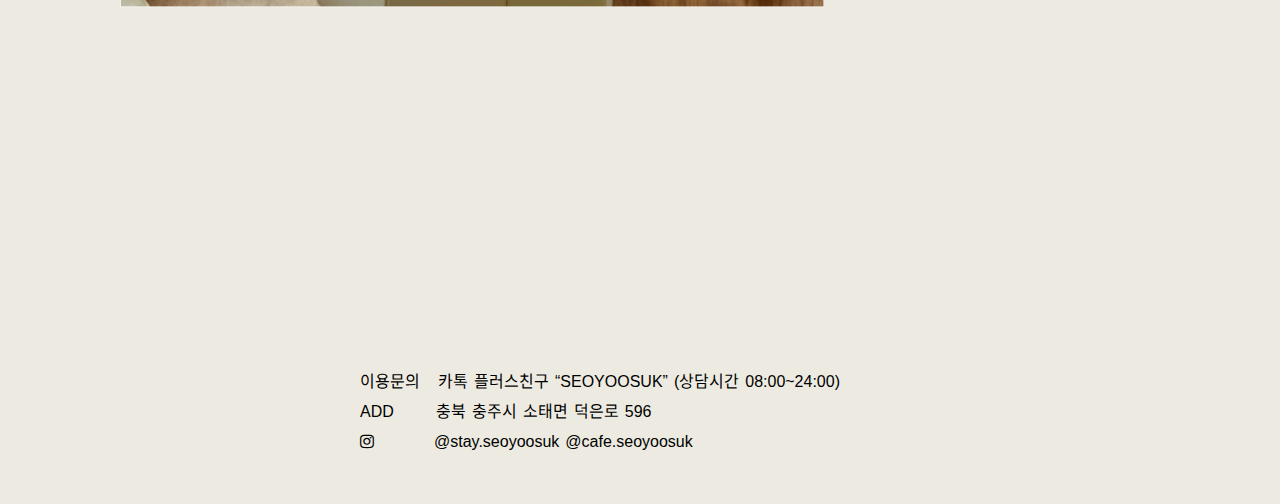
==== commit d5f2b8e5: "Add files via upload" ====
--- a/pages/about.html
+++ b/pages/about.html
@@ -125,7 +125,7 @@
     <div class="footer">
       <p class="ftext1">
         이용문의 &nbsp;&nbsp;카톡 플러스친구
-        <a href="http://pf.kakao.com/_WtPgK">“SEOYOOSUK”</a> <br />
+        <a href="http://pf.kakao.com/_WtPgK">“SEOYOOSUK”</a> (상담시간 08:00~24:00)<br />
         ADD&nbsp;&nbsp;&nbsp;&nbsp;&nbsp;&nbsp;&nbsp;충북 충주시 소태면 덕은로 596<br /><i
           class="fa fa-instagram"
           aria-hidden="true"
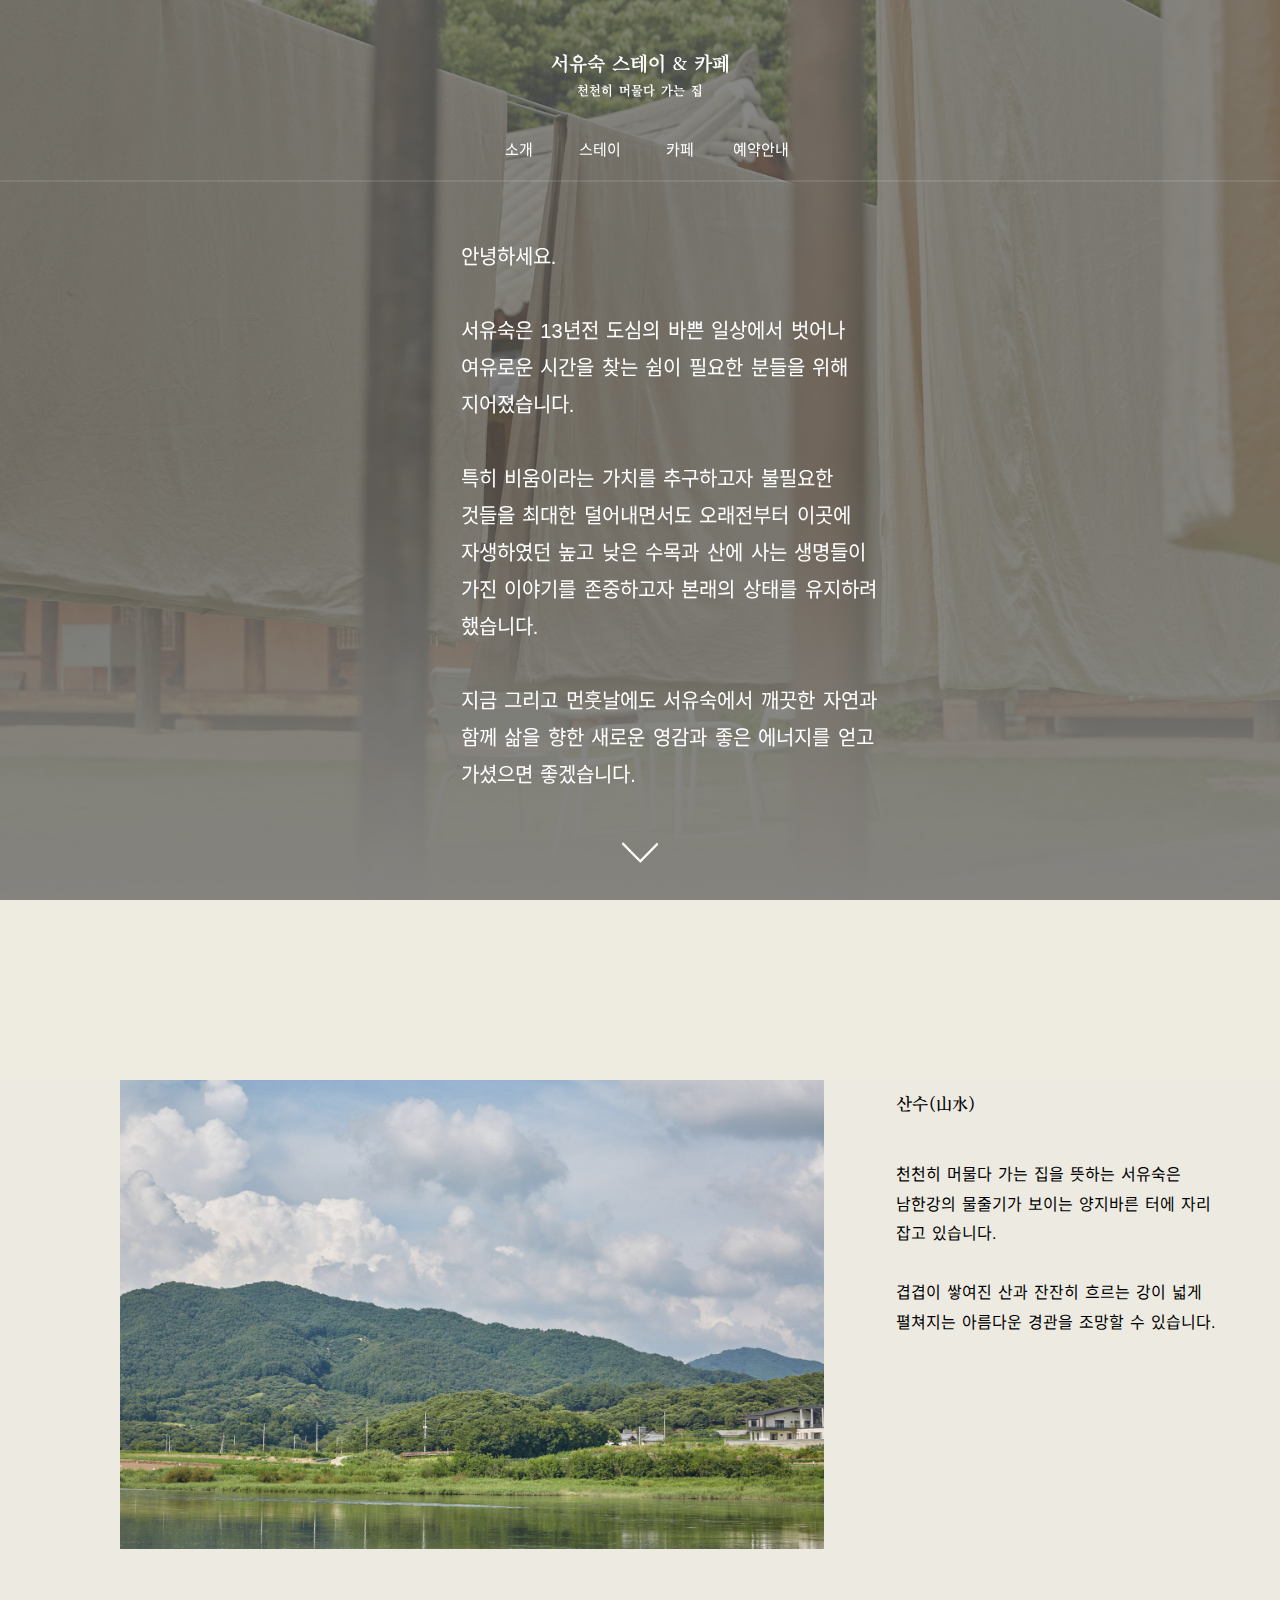
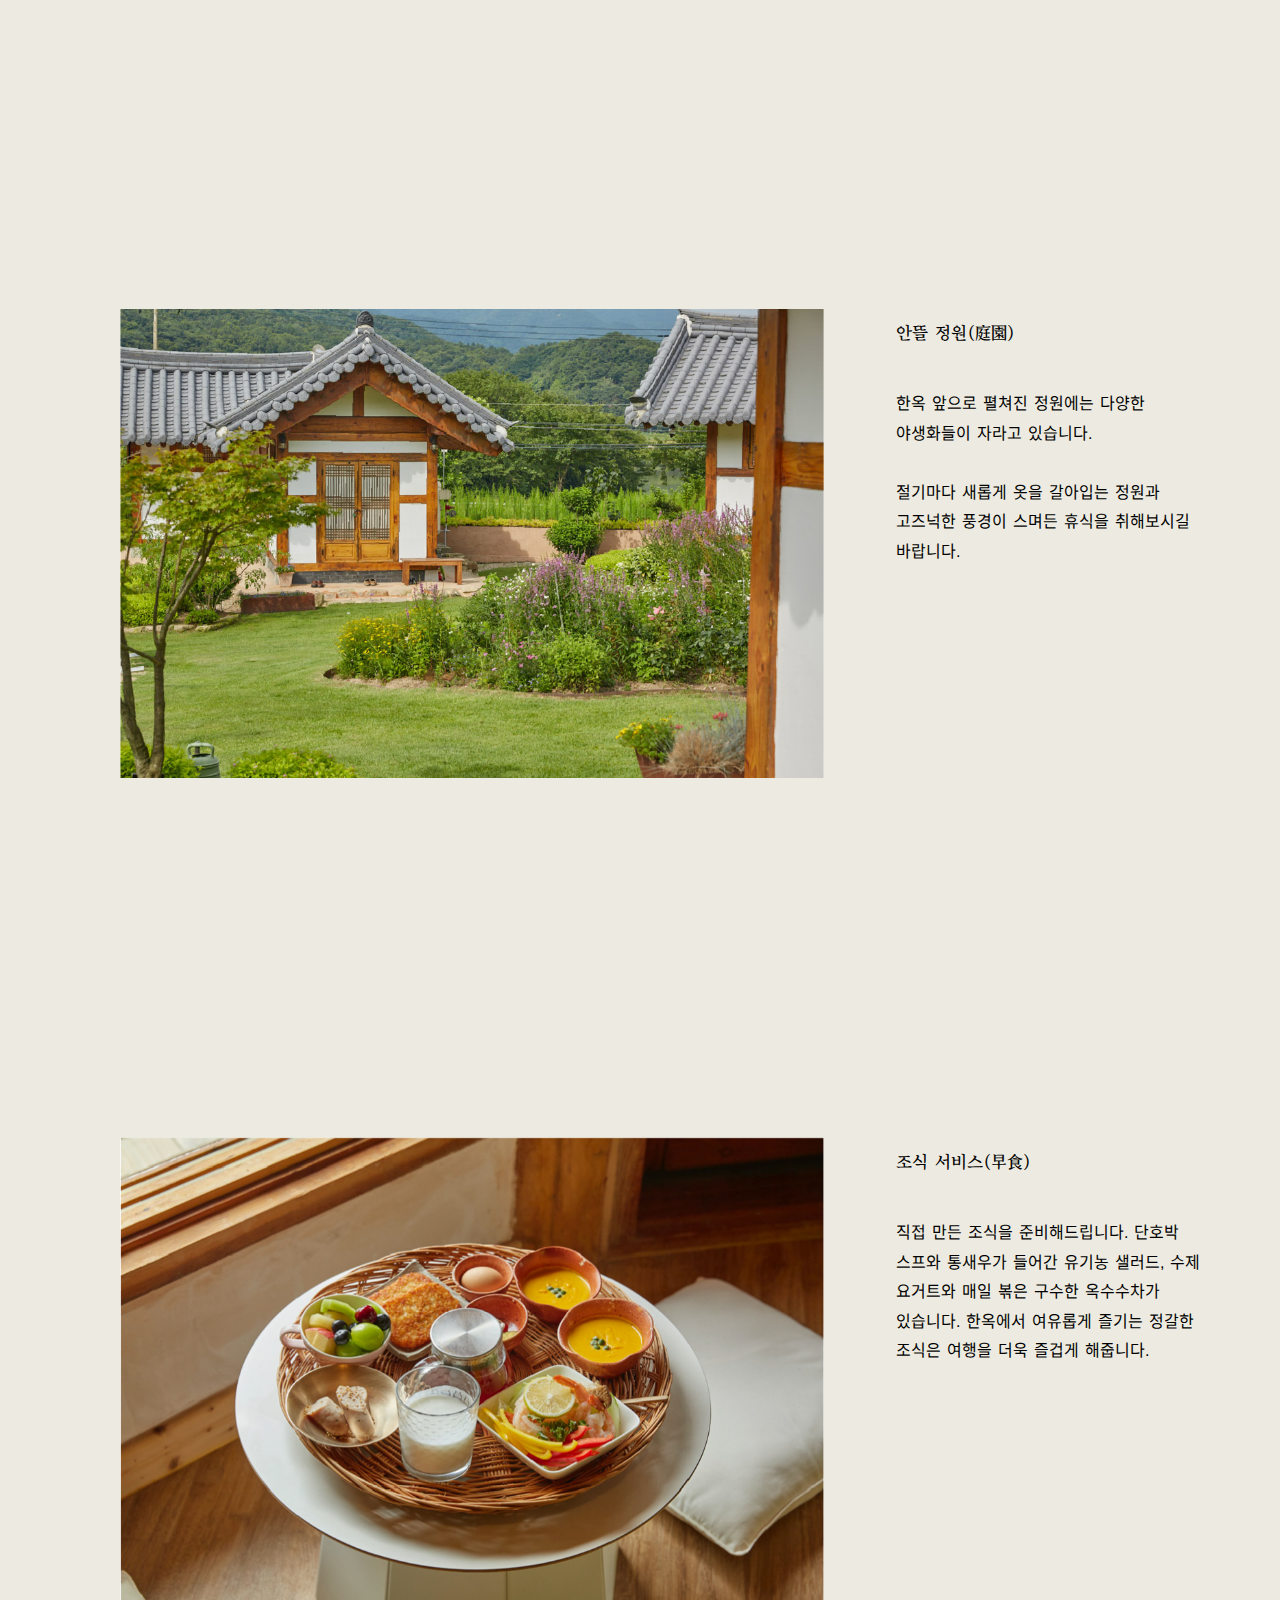
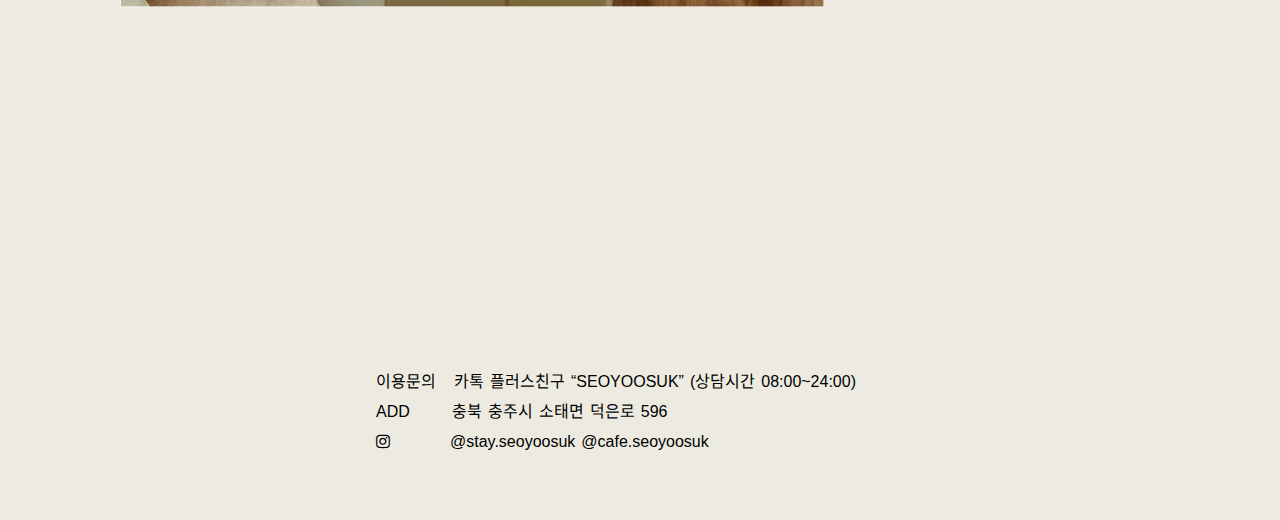
==== commit 5ecf07cd: "Add files via upload" ====
--- a/pages/about.html
+++ b/pages/about.html
@@ -10,29 +10,18 @@
     <title>서유숙 스테이</title>
     <meta name="description" content="서유숙 스테이 웹사이트입니다." />
     <meta name="keywords" content="한옥 스테이, 한옥, 스테이, 숙박" />
-    <meta
-      name="naver-site-verification"
-      content="a54236c2e3aebf9ea36b2b152d5c67274bad4d48"
-    />
+    <meta name="naver-site-verification" content="a54236c2e3aebf9ea36b2b152d5c67274bad4d48" />
     <meta name="robots" content="index,nofollow" />
     <meta property="og:type" content="website" />
     <meta property="og:title" content="서유숙" />
-    <meta
-      property="og:description"
-      content="한옥 스테이 서유숙 웹사이트입니다."
-    />
+    <meta property="og:description" content="한옥 스테이 서유숙 웹사이트입니다." />
 
     <link
       rel="stylesheet"
       href="https://maxcdn.bootstrapcdn.com/font-awesome/4.7.0/css/font-awesome.min.css"
     />
 
-    <link
-      href="../styles/about.css"
-      rel="stylesheet"
-      type="text/css"
-      media="all"
-    />
+    <link href="../styles/about.css" rel="stylesheet" type="text/css" media="all" />
 
     <link rel="preconnect" href="https://fonts.googleapis.com" />
     <link rel="preconnect" href="https://fonts.gstatic.com" crossorigin />
@@ -45,27 +34,16 @@
   <body>
     <header>
       <div class="inner">
-        <div
-          style="cursor: pointer"
-          onclick="location.href='../index.html'"
-        >
+        <div style="cursor: pointer" onclick="location.href='../index.html'">
           <div class="header">서유숙 스테이 & 카페</div>
           <div class="caption">천천히 머물다 가는 집</div>
         </div>
 
         <div class="menuWrapper">
-          <div class="menu1" onclick="location.href='./about.html'">
-            소개
-          </div>
-          <div class="menu2" onclick="location.href='./stay.html'">
-            스테이
-          </div>
-          <div class="menu3" onclick="location.href='./cafe.html'">
-            카페
-          </div>
-          <div class="menu4" onclick="location.href='./resv.html'">
-            예약안내
-          </div>
+          <div class="menu1" onclick="location.href='./about.html'">소개</div>
+          <div class="menu2" onclick="location.href='./stay.html'">스테이</div>
+          <div class="menu3" onclick="location.href='./cafe.html'">카페</div>
+          <div class="menu4" onclick="location.href='./resv.html'">예약안내</div>
         </div>
       </div>
     </header>
@@ -76,14 +54,12 @@
       <div class="middle">
         <p class="about">
           안녕하세요.<br /><br />
-          서유숙은 13년전 도심의 바쁜 일상에서 벗어나 여유로운 시간을 찾는
-          쉼이 필요한 분들을 위해 지어졌습니다.
-          <br /><br />특히 비움이라는 가치를 추구하고자 불필요한 것들을
-          최대한 덜어내면서도 오래전부터 이곳에 자생하였던 높고 낮은 수목과
-          산에 사는 생명들이 가진 이야기를 존중하고자 본래의 상태를
-          유지하려 했습니다. <br /><br />지금 그리고 먼훗날에도 서유숙에서
-          깨끗한 자연과 함께 삶을 향한 새로운 영감과 좋은 에너지를 얻고
-          가셨으면 좋겠습니다.
+          서유숙은 13년전 도심의 바쁜 일상에서 벗어나 여유로운 시간을 찾는 쉼이 필요한 분들을 위해
+          지어졌습니다.
+          <br /><br />특히 비움이라는 가치를 추구하고자 불필요한 것들을 최대한 덜어내면서도
+          오래전부터 이곳에 자생하였던 높고 낮은 수목과 산에 사는 생명들이 가진 이야기를 존중하고자
+          본래의 상태를 유지하려 했습니다. <br /><br />지금 그리고 먼훗날에도 서유숙에서 깨끗한
+          자연과 함께 삶을 향한 새로운 영감과 좋은 에너지를 얻고 가셨으면 좋겠습니다.
         </p>
       </div>
     </div>
@@ -96,11 +72,10 @@
 
     <p class="titleA">산수(山水)</p>
     <p class="summaryA">
-      천천히 머물다 가는 집을 뜻하는 서유숙은 남한강의 물줄기가 보이는
-      양지바른 터에 자리 잡고 있습니다.
+      천천히 머물다 가는 집을 뜻하는 서유숙은 남한강의 물줄기가 보이는 양지바른 터에 자리 잡고
+      있습니다.
       <br /><br />
-      겹겹이 쌓여진 산과 잔잔히 흐르는 강이 넓게 펼쳐지는 아름다운 경관을
-      조망할 수 있습니다.
+      겹겹이 쌓여진 산과 잔잔히 흐르는 강이 넓게 펼쳐지는 아름다운 경관을 조망할 수 있습니다.
     </p>
 
     <img src="../images/about/about2.jpg" class="imgA" />
@@ -108,16 +83,15 @@
     <p class="summaryA">
       한옥 앞으로 펼쳐진 정원에는 다양한 야생화들이 자라고 있습니다.
       <br /><br />
-      절기마다 새롭게 옷을 갈아입는 정원과 고즈넉한 풍경이 스며든 휴식을
-      취해보시길 바랍니다.
+      절기마다 새롭게 옷을 갈아입는 정원과 고즈넉한 풍경이 스며든 휴식을 취해보시길 바랍니다.
     </p>
 
     <img src="../images/about/about3.jpg" class="imgA" />
     <p class="titleA">조식 서비스(早食)</p>
     <p class="summaryA">
-      직접 만든 조식을 준비해드립니다. 단호박 스프와 통새우가 들어간 유기농
-      샐러드, 수제 요거트와 매일 볶은 구수한 옥수수차가 있습니다. 한옥에서
-      여유롭게 즐기는 정갈한 조식은 여행을 더욱 즐겁게 해줍니다.
+      직접 만든 조식을 준비해드립니다. 단호박 스프와 통새우가 들어간 유기농 샐러드, 수제 요거트와
+      매일 볶은 구수한 옥수수차가 있습니다. 한옥에서 여유롭게 즐기는 정갈한 조식은 여행을 더욱
+      즐겁게 해줍니다.
     </p>
 
     <img src="../images/about/about4.jpg" class="imgA" />
@@ -135,44 +109,22 @@
           target="_blank"
           >@stay.seoyoosuk</a
         >
-        <a
-          href="https://www.instagram.com/cafe.seoyoosuk/"
-          target="_blank"
-        >
-          @cafe.seoyoosuk</a
-        >
+        <a href="https://www.instagram.com/cafe.seoyoosuk/" target="_blank"> @cafe.seoyoosuk</a>
       </p>
     </div>
     <script src="https://cdnjs.cloudflare.com/ajax/libs/jquery/3.5.1/jquery.min.js"></script>
     <script src="../scripts/jquery.min.js"></script>
     <script src="../scripts/bw.js"></script>
 
-    <script type="text/javascript" language="JavaScript">
-      var mobileKeyWords = new Array(
-        "iPhone",
-        "iPod",
-        "BlackBerry",
-        "Android",
-        "Windows CE",
-        "Windows CE;",
-        "LG",
-        "MOT",
-        "SAMSUNG",
-        "SonyEricsson",
-        "Mobile",
-        "Symbian",
-        "Opera Mobi",
-        "Opera Mini",
-        "IEmobile"
-      );
-
-      for (var word in mobileKeyWords) {
-        if (navigator.userAgent.match(mobileKeyWords[word]) != null) {
-          window.location.href = "m.about.html";
-
-          break;
+    <script>
+      var isMobile = /Android|webOS|iPhone|iPad|iPod|BlackBerry/i.test(navigator.userAgent)
+        ? true
+        : false;
+      $(window).resize(function () {
+        if ($(window).width() < 1024) {
+          location.href = "./m.about.html";
         }
-      }
+      });
     </script>
   </body>
 </html>
--- a/styles/about.css
+++ b/styles/about.css
@@ -435,13 +435,6 @@
   display: none;
 }
 
-p.ftext1 {
-  width: 75%;
-  left: 5.5em;
-  transform: translate(-3em);
-  padding-bottom: 48px;
-  grid-column: 1;
-}
 .fa-instagram {
   font-size: 16px;
 }
@@ -488,7 +481,7 @@
   }
 }
 
-/* ************************* media Q */
+/* media Q */
 
 @media all and (min-width: 300px) {
   .header {
@@ -554,31 +547,42 @@
 
   .imgA {
     display: block;
-    margin: -5rem 0 24.5rem 0rem;
-    width: 100%;
-    height: 50vh;
+    width: auto;
+
+    margin: 0;
     object-fit: cover;
   }
 
   .titleA {
+    position: relative;
     font-family: "BareunBatangOTFM-subset", serif;
     display: block;
-    margin: 21.5rem 0 0 2rem;
+
+    padding: 1rem 0 0 2rem;
+    margin: 0;
 
     font-size: 1.1rem;
   }
   .summaryA {
-    width: 65%;
+    position: relative;
     word-break: keep-all;
     display: block;
-    margin: 24.75rem 0 0 2rem;
+
+    width: 75%;
+
+    margin: 0 0 3rem 0;
+    padding: 2rem;
 
     font-size: 0.9rem;
   }
 
   .ftext1 {
-    margin: 0 auto;
-    width: 100%;
+    width: 75%;
+    left: 5.5em;
+    transform: translate(-3em);
+    padding-bottom: 48px;
+    grid-column: 1;
+
     font-size: 0.75rem;
   }
 }
@@ -669,6 +673,7 @@
   }
 
   .titleA {
+    position: absolute;
     font-family: "BareunBatangOTFM-subset", serif;
     display: block;
     margin: -0.5rem 0 30rem 67.5%;
@@ -676,6 +681,7 @@
     font-size: 1.1rem;
   }
   .summaryA {
+    position: absolute;
     width: 25%;
     word-break: keep-all;
     display: block;
@@ -686,8 +692,9 @@
 
   .ftext1 {
     text-align: left;
-    margin: 0 0 64px 320px;
+    margin: 0 0 64px 336px;
     padding-bottom: 64px;
+    grid-column: 1;
     font-size: 1rem;
   }
 }
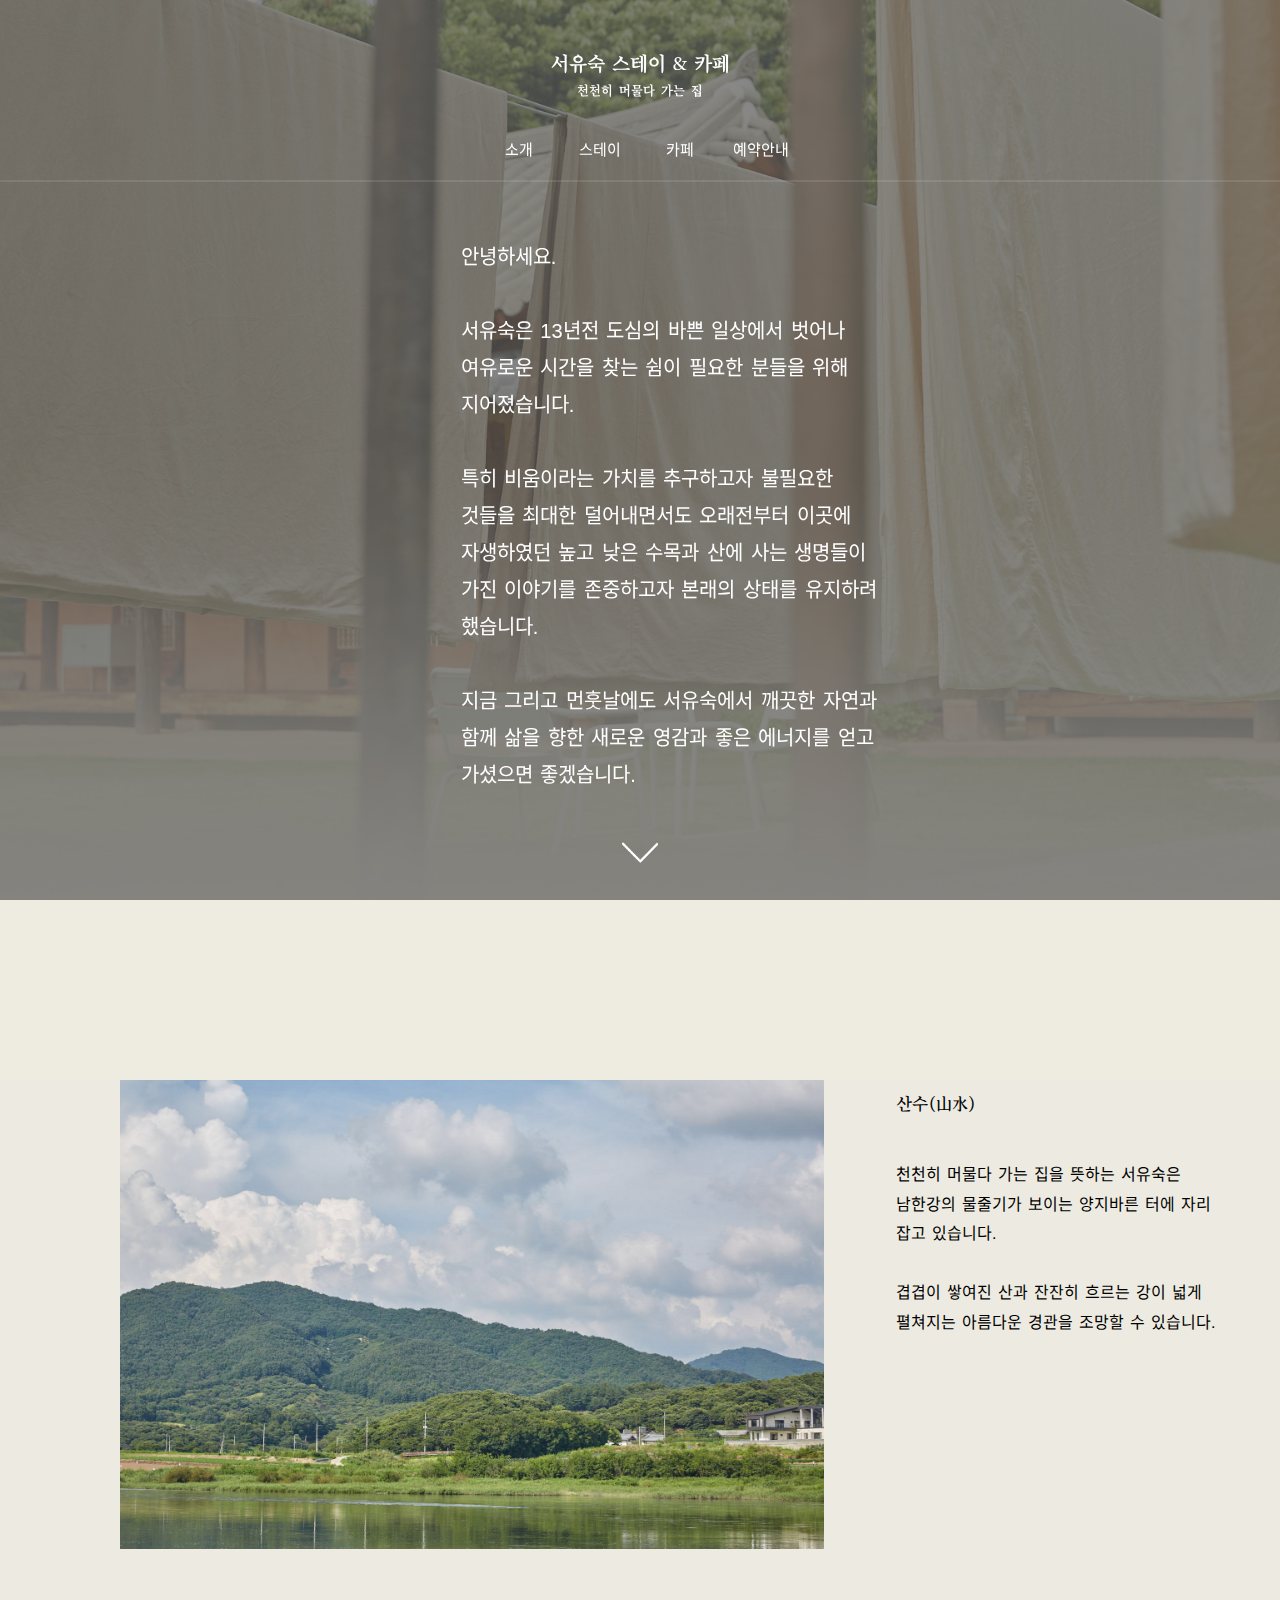
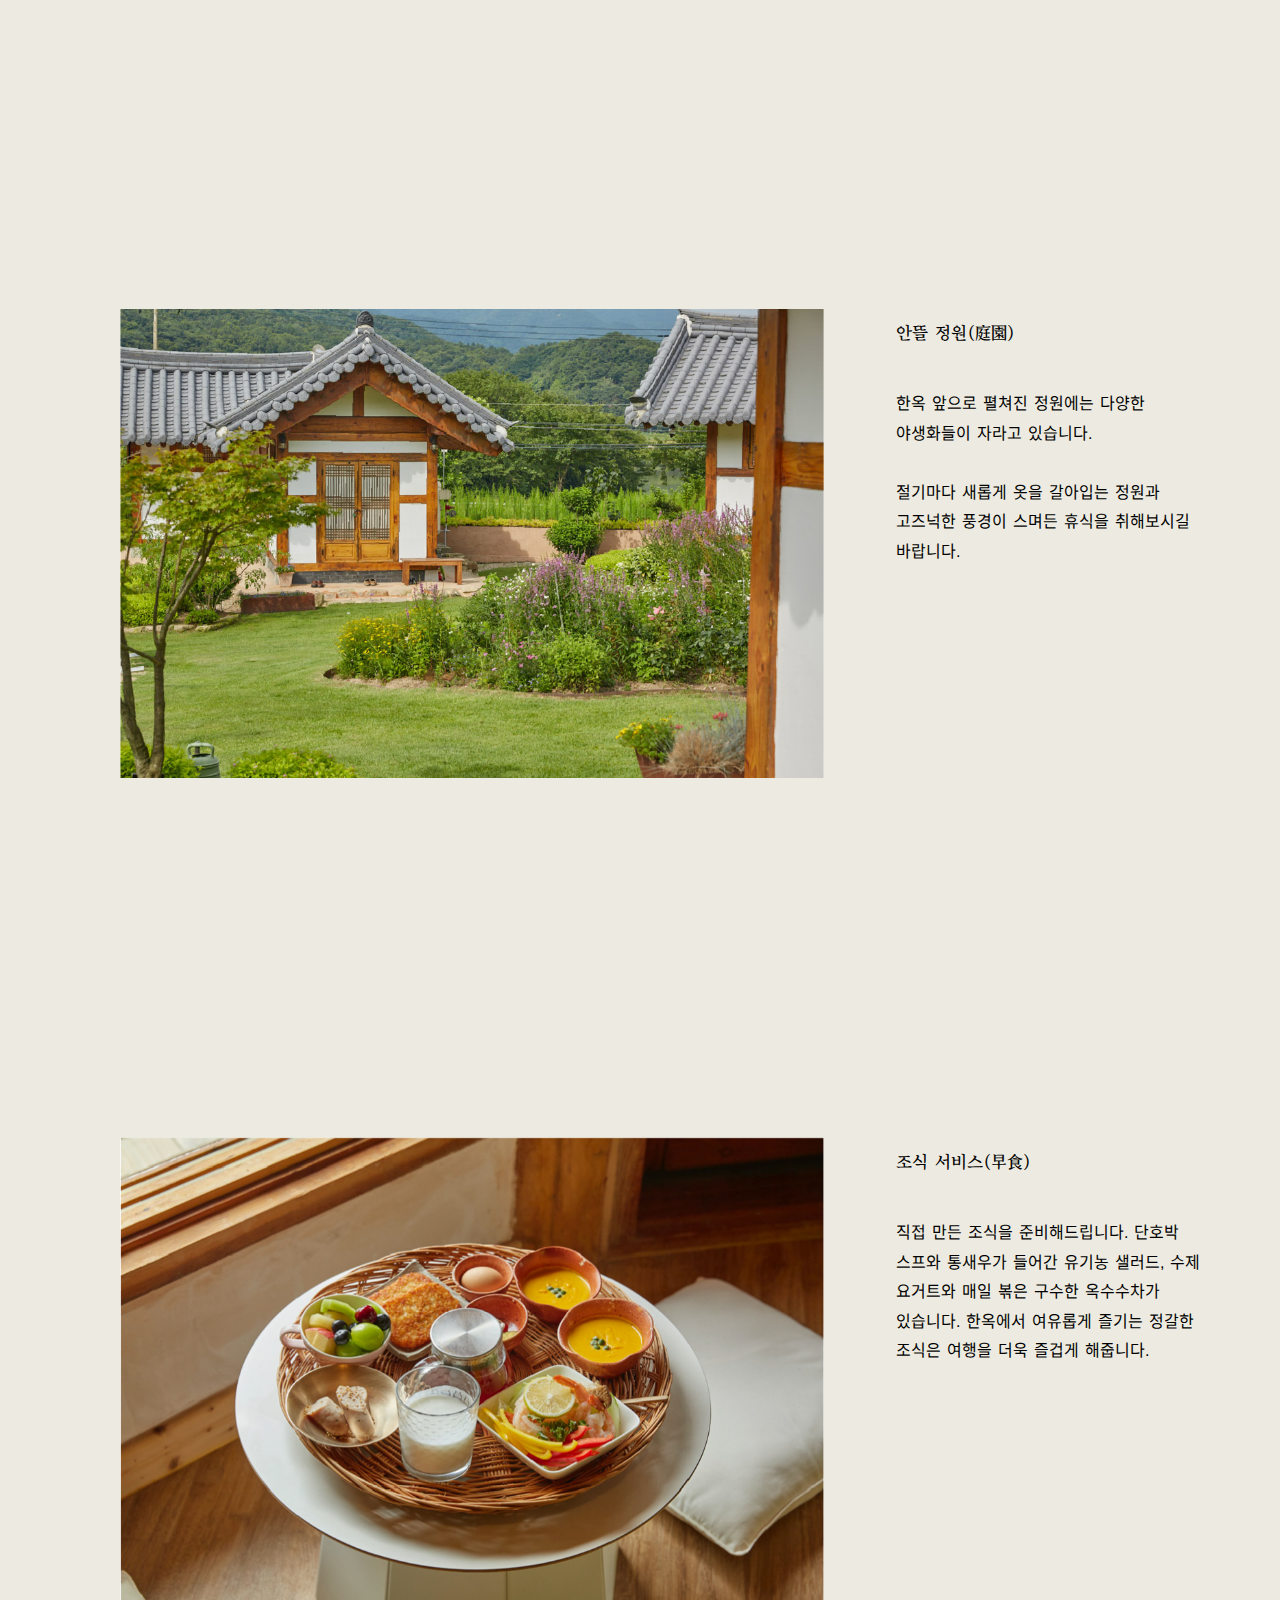
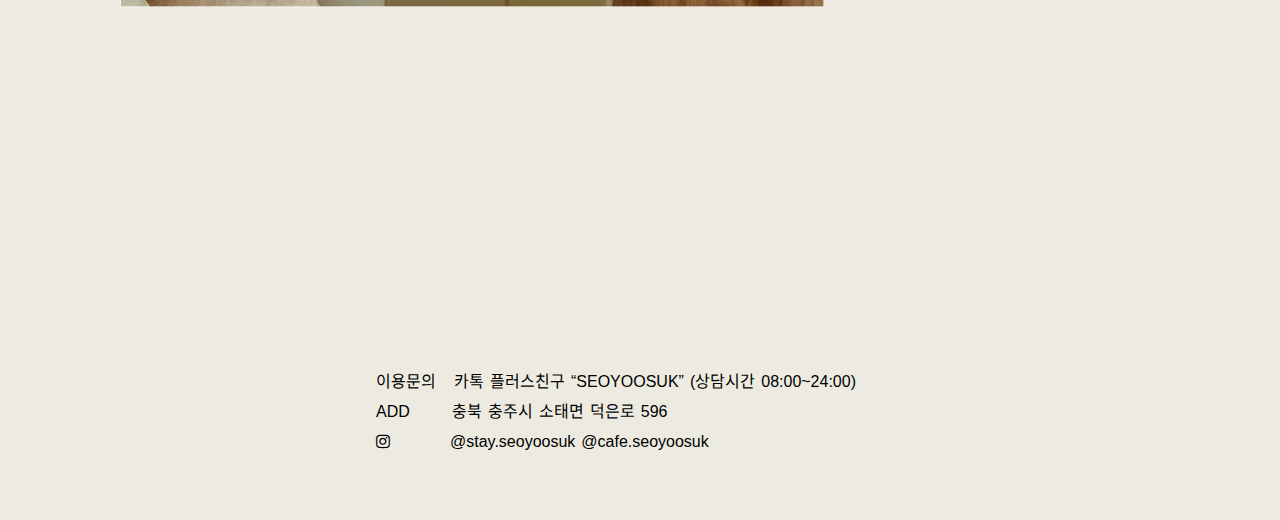
==== commit 9f08041c: "Add files via upload" ====
--- a/pages/about.html
+++ b/pages/about.html
@@ -8,13 +8,13 @@
     />
 
     <title>서유숙 스테이</title>
-    <meta name="description" content="서유숙 스테이 웹사이트입니다." />
+    <meta name="description" content="충북 충주시에 위치한 서유숙 스테이 웹사이트입니다." />
     <meta name="keywords" content="한옥 스테이, 한옥, 스테이, 숙박" />
     <meta name="naver-site-verification" content="a54236c2e3aebf9ea36b2b152d5c67274bad4d48" />
     <meta name="robots" content="index,nofollow" />
     <meta property="og:type" content="website" />
     <meta property="og:title" content="서유숙" />
-    <meta property="og:description" content="한옥 스테이 서유숙 웹사이트입니다." />
+    <meta property="og:description" content="충북 충주시에 위치한 서유숙 스테이 웹사이트입니다." />
 
     <link
       rel="stylesheet"
@@ -117,7 +117,8 @@
     <script src="../scripts/bw.js"></script>
 
     <script>
-      var isMobile = /Android|webOS|iPhone|iPad|iPod|BlackBerry/i.test(navigator.userAgent)
+      $().ready(function () {
+        var isMobile = /Android|webOS|iPhone|iPad|iPod|BlackBerry/i.test(navigator.userAgent)
         ? true
         : false;
       $(window).resize(function () {
@@ -125,6 +126,7 @@
           location.href = "./m.about.html";
         }
       });
+      });
     </script>
   </body>
 </html>
--- a/styles/about.css
+++ b/styles/about.css
@@ -673,6 +673,7 @@
   }
 
   .titleA {
+    width: 30vw;
     position: absolute;
     font-family: "BareunBatangOTFM-subset", serif;
     display: block;
@@ -691,6 +692,7 @@
   }
 
   .ftext1 {
+    width: 50vw;
     text-align: left;
     margin: 0 0 64px 336px;
     padding-bottom: 64px;
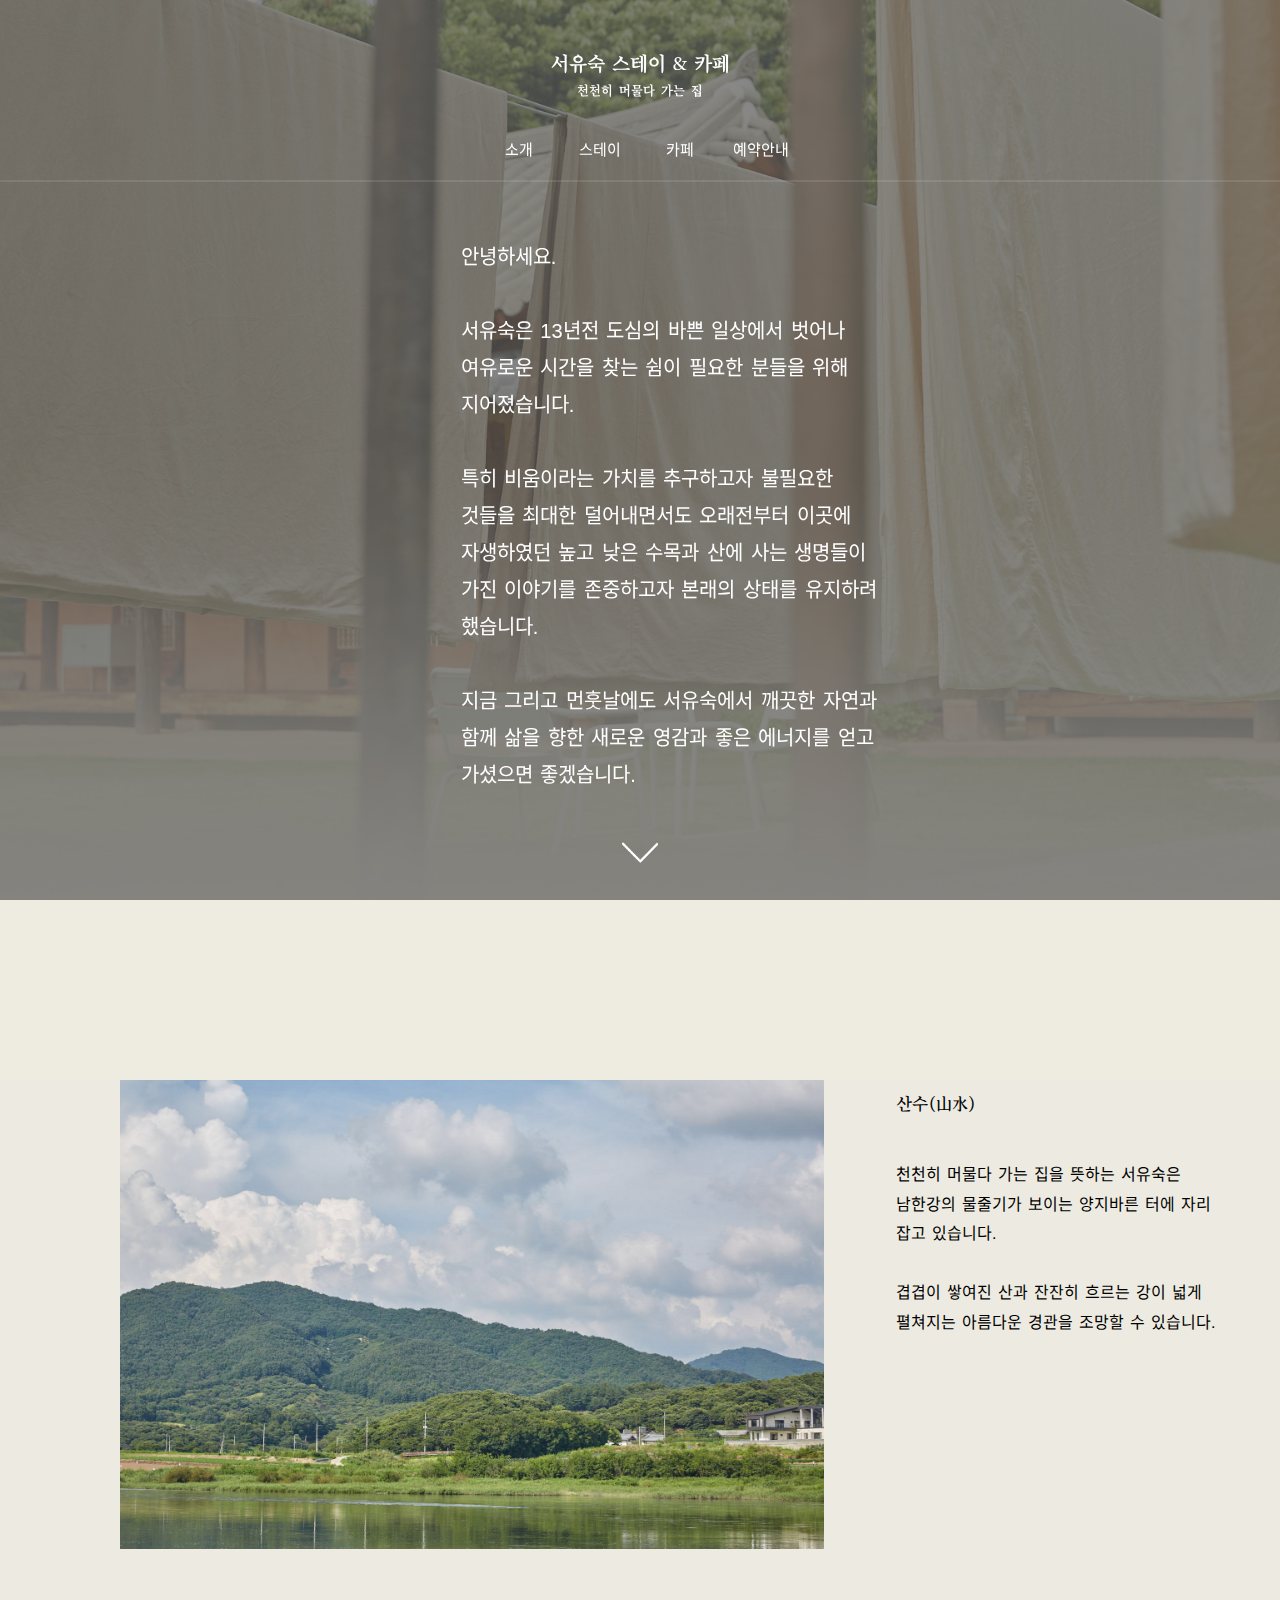
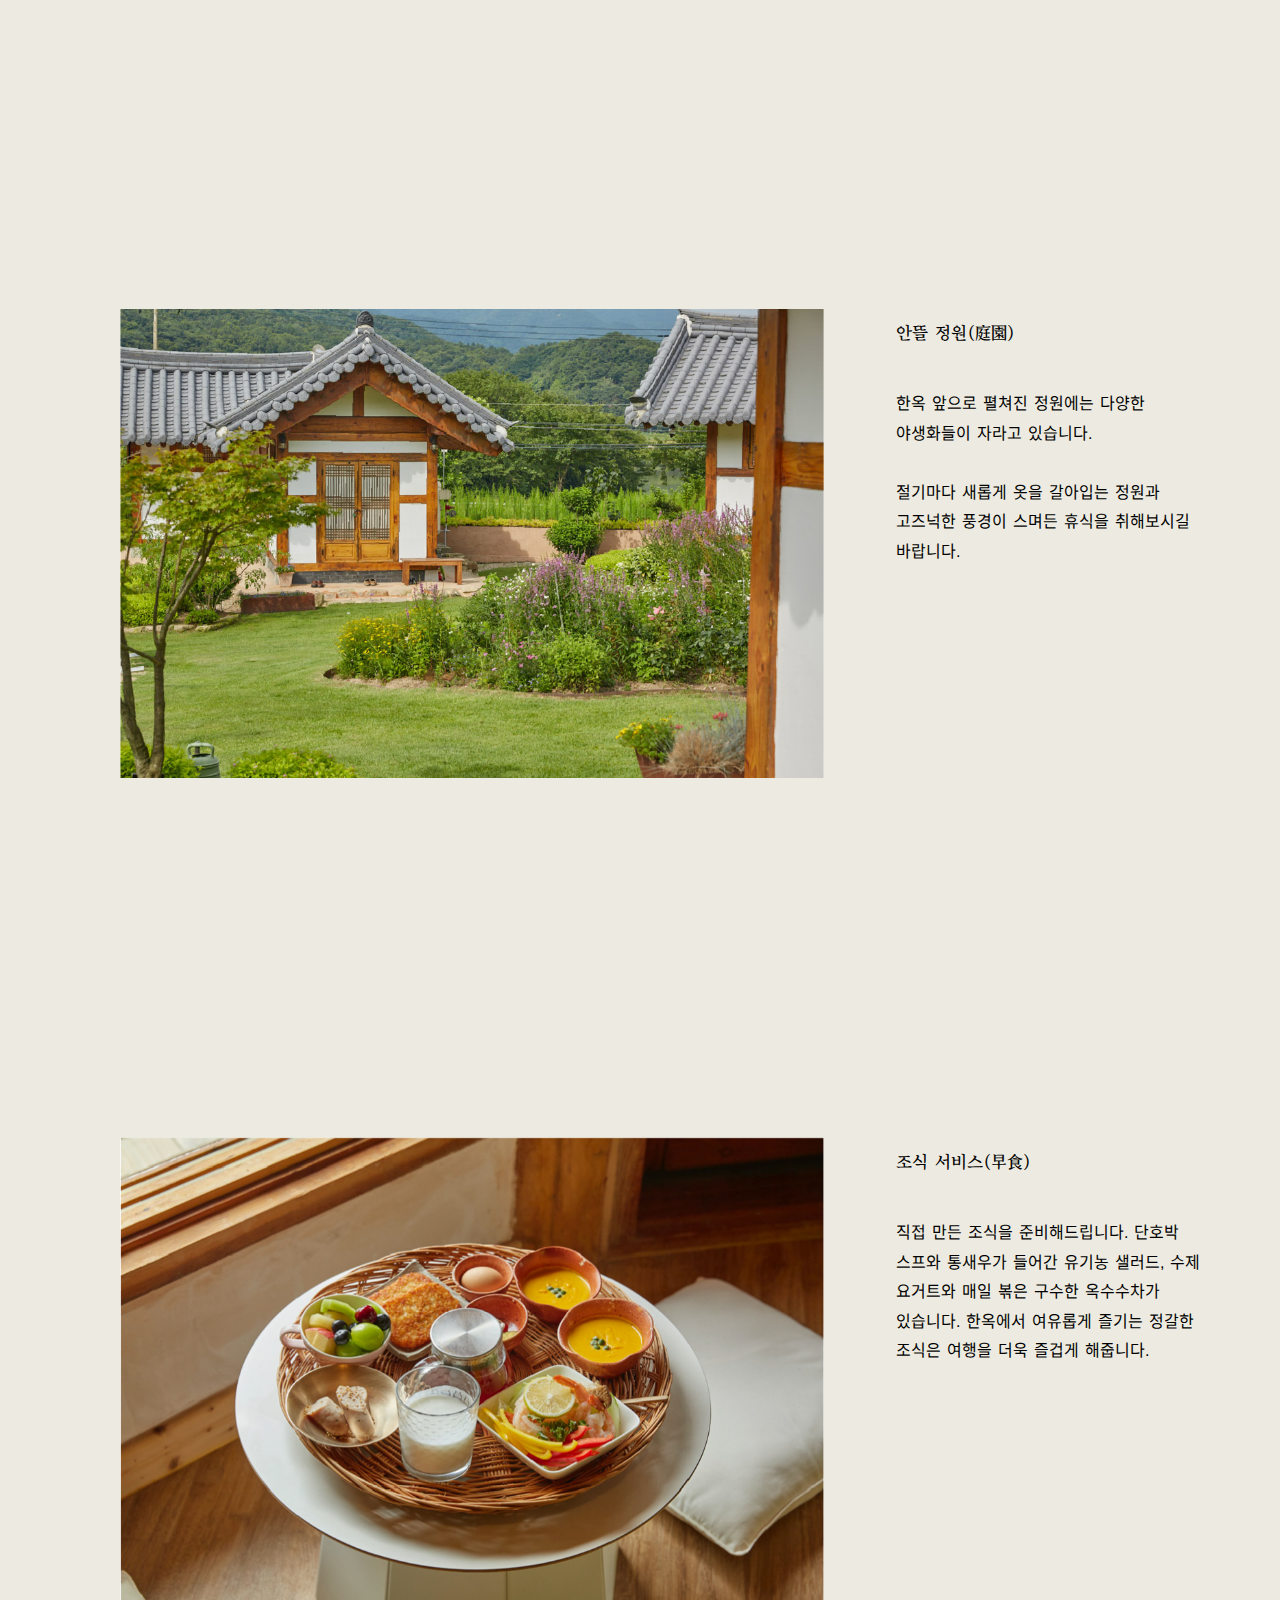
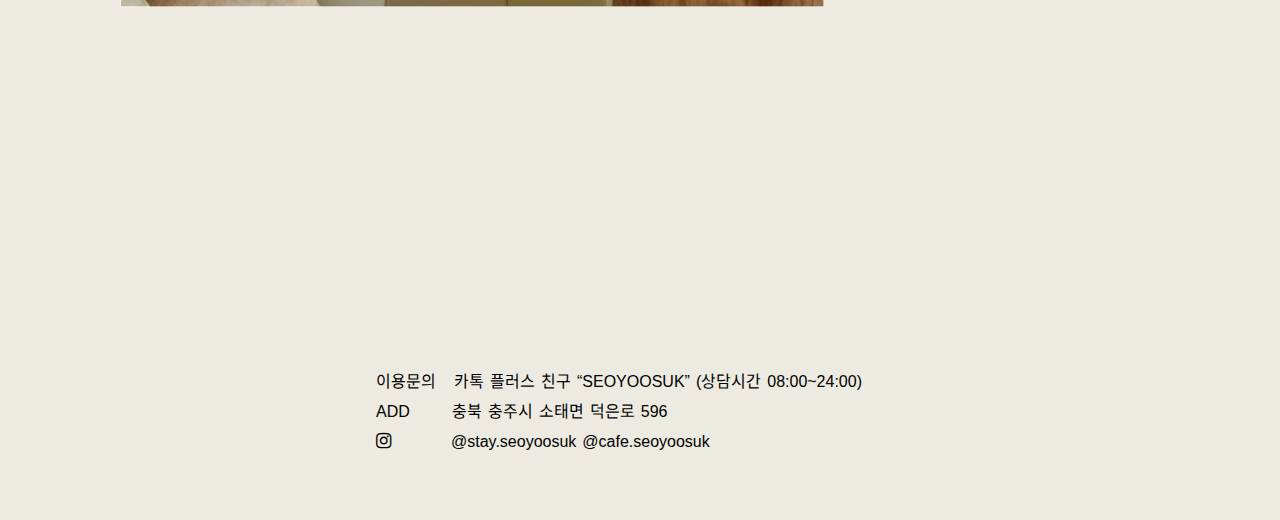
==== commit 56a051be: "Add files via upload" ====
--- a/pages/about.html
+++ b/pages/about.html
@@ -98,7 +98,7 @@
 
     <div class="footer">
       <p class="ftext1">
-        이용문의 &nbsp;&nbsp;카톡 플러스친구
+        이용문의 &nbsp;&nbsp;카톡 플러스 친구
         <a href="http://pf.kakao.com/_WtPgK">“SEOYOOSUK”</a> (상담시간 08:00~24:00)<br />
         ADD&nbsp;&nbsp;&nbsp;&nbsp;&nbsp;&nbsp;&nbsp;충북 충주시 소태면 덕은로 596<br /><i
           class="fa fa-instagram"
--- a/styles/about.css
+++ b/styles/about.css
@@ -151,13 +151,8 @@
   text-align: center;
   word-spacing: 2px;
 
-  -ms-user-select: none;
-  -moz-user-select: -moz-none;
-  -webkit-user-select: none;
-  -khtml-user-select: none;
-  user-select: none;
-
   background-color: #edebe1;
+  overflow-x: hidden;
 }
 
 a {
@@ -436,7 +431,7 @@
 }
 
 .fa-instagram {
-  font-size: 16px;
+  font-size: 18px;
 }
 
 body {
